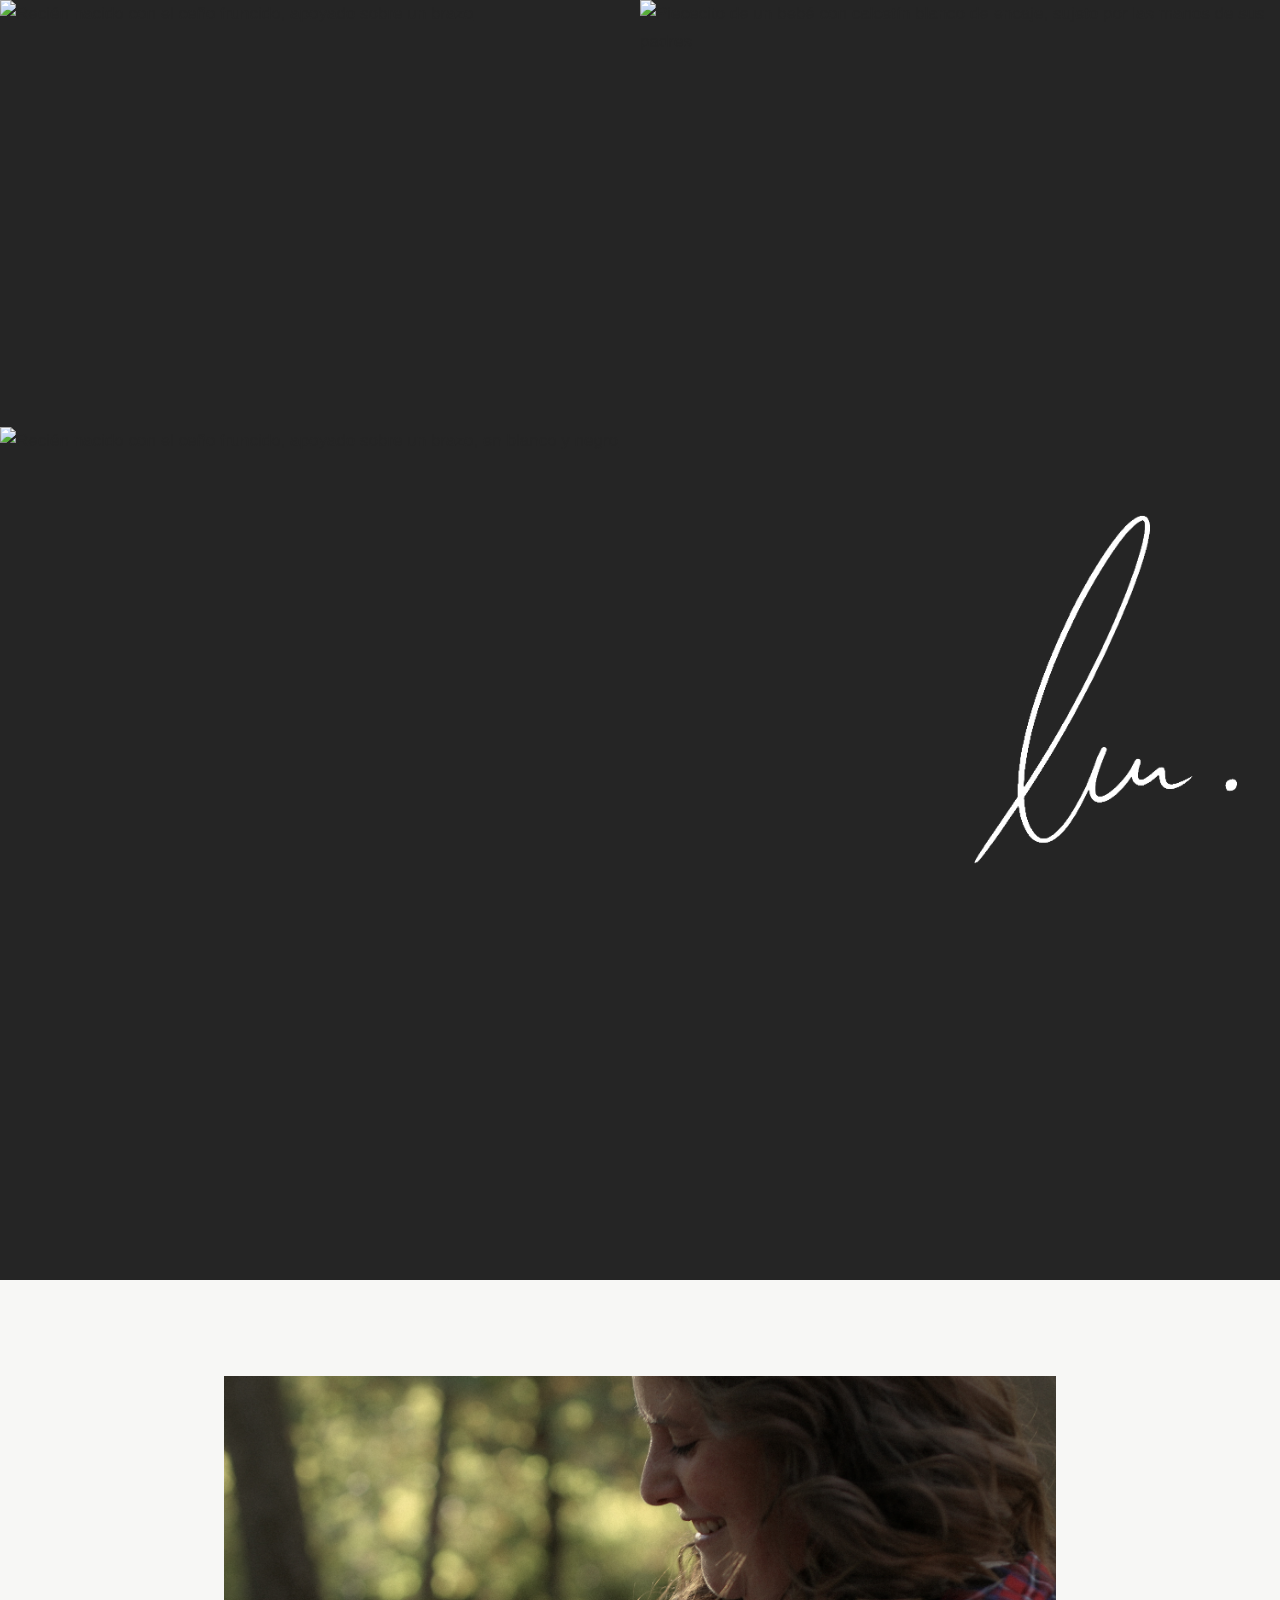
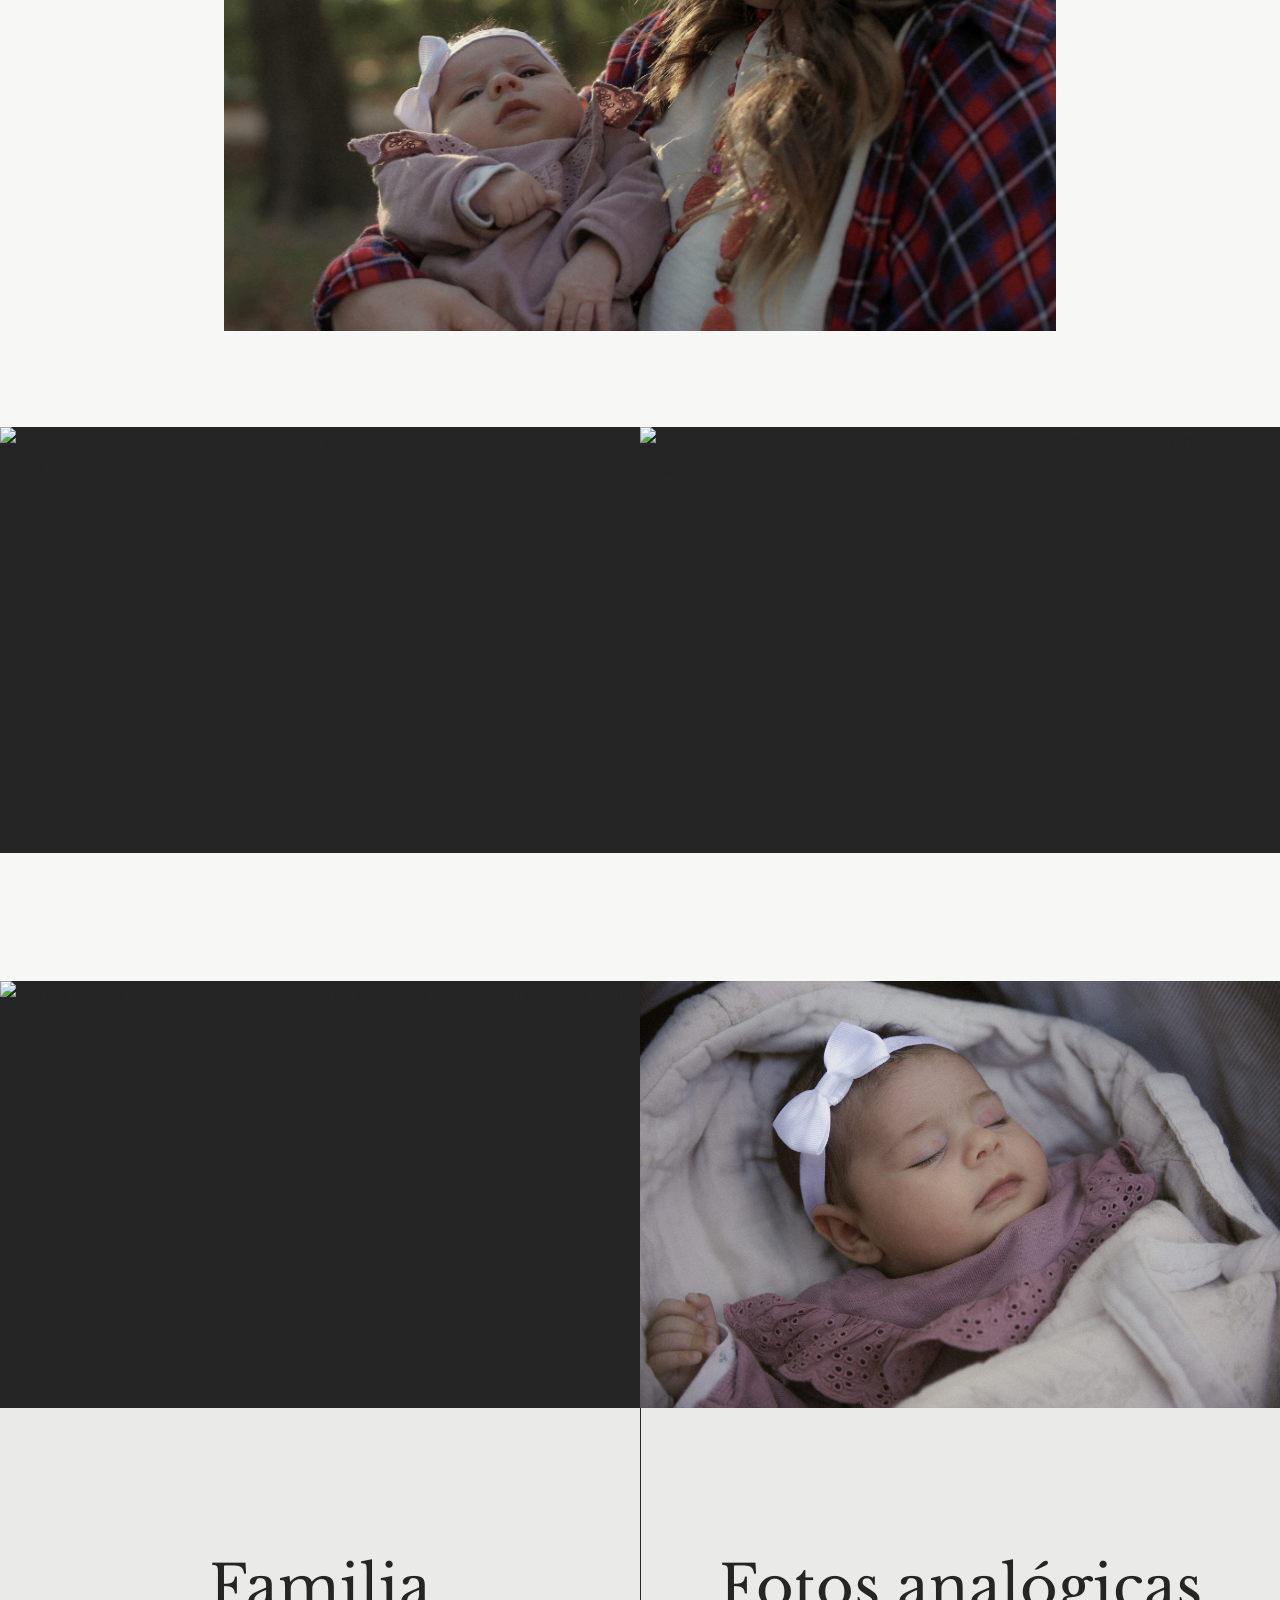
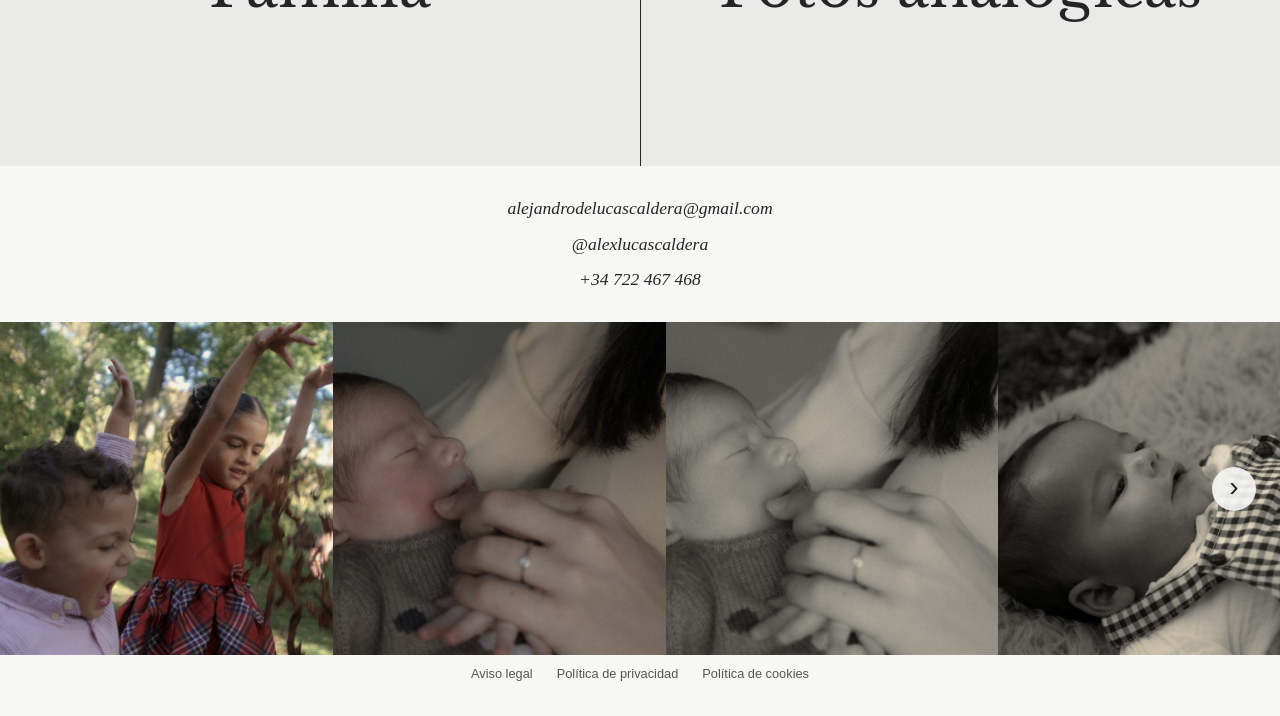
==== index.html @ 99e87227 "Portada: el bloque de 4 pasa a bloque de dos, espacio en blanco y bloque de dos Co-Authored-By: Clau" ====
<!DOCTYPE html>
<html lang="es">
<head>
  <meta charset="UTF-8">
  <meta name="viewport" content="width=device-width, initial-scale=1">

  <!-- Lo que sale en la pestaña del navegador y en Google -->
  <title>Alejandro de Lucas · Fotografía</title>
  <meta name="description" content="Fotografía de familia y fotos analógicas de Alejandro de Lucas.">

  <!-- Tipo de letra de los títulos: está en la carpeta fuentes/ (no se pide a Google). El texto usa Helvetica -->
  <link rel="preload" href="fuentes/libre-baskerville-normal.woff2" as="font" type="font/woff2" crossorigin>

  <!-- Icono de la pestaña: la firma -->
  <link rel="icon" href="favicon.ico" sizes="any">
  <link rel="icon" type="image/png" sizes="192x192" href="icono-192.png">
  <link rel="apple-touch-icon" href="apple-touch-icon.png">

  <link rel="stylesheet" href="estilos.css">

  <script>
    // La portada siempre se abre desde arriba: al llegar desde la firma de otra página, al recargar
    // y al volver con la flecha del navegador (que si no, recordaría hasta dónde habías bajado).
    if ("scrollRestoration" in history) history.scrollRestoration = "manual";
    window.addEventListener("pageshow", function () { window.scrollTo(0, 0); });
  </script>
</head>
<body class="zara">

  <!-- Título de la página para buscadores y lectores de pantalla (no se ve) -->
  <h1 class="solo-lectores">Alejandro de Lucas, fotografía</h1>

  <!-- ===== FOTOS DE FONDO, como en zara.es: 2 fotos, una alargada sin margen,
         una sola foto con marco blanco y, al final, un bloque de 4.
         CAMBIA los nombres de archivo y la descripción (alt) de cada foto ===== -->
  <main>

    <!-- 2 fotos, una al lado de la otra, a pantalla completa -->
    <div class="pantalla pantalla-dos">
      <a class="foto-enlace" href="https://www.instagram.com/alexlucascaldera" target="_blank" rel="noopener noreferrer" aria-label="Bebé apoyado sobre un coche de juguete granate con el número 01. Abrir el Instagram de Alejandro de Lucas"><img loading="lazy" src="fotos/web/Familia/Mart%C3%ADn/Mart%C3%ADn%20(1).jpg" alt="Bebé apoyado sobre un coche de juguete granate con el número 01"></a>
      <a class="foto-enlace" href="https://www.instagram.com/alexlucascaldera" target="_blank" rel="noopener noreferrer" aria-label="Bebé dormido con un lazo blanco en un capazo. Abrir el Instagram de Alejandro de Lucas"><img loading="lazy" src="fotos/web/Familia/Sesi%C3%B3n%201/Familia%20Sesi%C3%B3n%201%20%20(1).jpg" alt="Bebé dormido con un lazo blanco en un capazo"></a>
    </div>

    <!-- Una foto alargada, de lado a lado y sin marcos -->
    <div class="pantalla pantalla-ancha">
      <a class="foto-enlace" href="https://www.instagram.com/alexlucascaldera" target="_blank" rel="noopener noreferrer" aria-label="Bebé con una diadema blanca tumbado sobre una colcha de patchwork. Abrir el Instagram de Alejandro de Lucas"><img src="fotos/web/Familia/Sesi%C3%B3n%201/Familia%20Sesi%C3%B3n%201%20%20(11).jpg" alt="Bebé con una diadema blanca tumbado sobre una colcha de patchwork" loading="lazy"></a>
    </div>

    <!-- Una sola foto, con marco blanco alrededor -->
    <div class="foto-sola zona-clara">
      <a class="foto-enlace" href="https://www.instagram.com/alexlucascaldera" target="_blank" rel="noopener noreferrer" aria-label="Bebé sonriendo sobre una colcha de patchwork, con la mano de su padre al lado. Abrir el Instagram de Alejandro de Lucas"><img src="fotos/web/Familia/Sesi%C3%B3n%201/Familia%20Sesi%C3%B3n%201%20%20(12).jpg" alt="Bebé sonriendo sobre una colcha de patchwork, con la mano de su padre al lado" loading="lazy"></a>
    </div>

    <!-- Bloque de 2 fotos -->
    <div class="pantalla pantalla-dos">
      <a class="foto-enlace" href="https://www.instagram.com/alexlucascaldera" target="_blank" rel="noopener noreferrer" aria-label="Mano de un bebé señalando el tapón de un coche de juguete granate. Abrir el Instagram de Alejandro de Lucas"><img src="fotos/web/Familia/Mart%C3%ADn/Mart%C3%ADn%20(2).jpg" alt="Mano de un bebé señalando el tapón de un coche de juguete granate" loading="lazy"></a>
      <a class="foto-enlace" href="https://www.instagram.com/alexlucascaldera" target="_blank" rel="noopener noreferrer" aria-label="Mano de un bebé agarrada al asiento de un coche de juguete granate. Abrir el Instagram de Alejandro de Lucas"><img src="fotos/web/Familia/Mart%C3%ADn/Mart%C3%ADn%20(3).jpg" alt="Mano de un bebé agarrada al asiento de un coche de juguete granate" loading="lazy"></a>
    </div>

    <!-- Espacio en blanco entre los dos bloques (su altura es --hueco, en estilos.css) -->
    <div class="hueco-fila zona-clara" aria-hidden="true"></div>

    <!-- Bloque de 2 fotos -->
    <div class="pantalla pantalla-dos">
      <a class="foto-enlace" href="https://www.instagram.com/alexlucascaldera" target="_blank" rel="noopener noreferrer" aria-label="Manos de los padres sujetando a un bebé vestido de rosa. Abrir el Instagram de Alejandro de Lucas"><img src="fotos/web/Familia/Sesi%C3%B3n%201/Familia%20Sesi%C3%B3n%201%20%20(10).jpg" alt="Manos de los padres sujetando a un bebé vestido de rosa" loading="lazy"></a>
      <a class="foto-enlace" href="https://www.instagram.com/alexlucascaldera" target="_blank" rel="noopener noreferrer" aria-label="Bebé con camisa de cuadros tumbado sobre una alfombra de pelo. Abrir el Instagram de Alejandro de Lucas"><img src="fotos/web/Familia/Sesi%C3%B3n%201/Familia%20Sesi%C3%B3n%201%20%20(4).jpg" alt="Bebé con camisa de cuadros tumbado sobre una alfombra de pelo" loading="lazy"></a>
    </div>

    <!-- ===== FIRMA GRANDE. Acompaña mientras se ven las fotos y se queda en la última, al final.
         Siempre lleva al inicio. Es blanca sobre las fotos y se pone oscura sola en los márgenes blancos. ===== -->
    <a class="firma-grande" href="index.html" aria-label="Alejandro de Lucas, ir al inicio">
      <img src="fotos/Portada/firma-blanca.png" alt="">
    </a>

  </main>

  <!-- ===== ZONA CLARA DE ABAJO: los trabajos y el contacto ===== -->
  <div class="zara-claro">

    <!-- Bloque dividido en dos mitades: cada mitad es un enlace a su página.
         Familia a la izquierda y Fotos analógicas a la derecha. Solo texto grande, sin fotos. -->
    <section class="bloque-dividido">
      <a class="bloque-mitad" href="familia.html">Familia</a>
      <a class="bloque-mitad" href="analogicas.html">Fotos analógicas</a>
    </section>

    <!-- CONTACTO -->
    <footer class="marco-contacto">
      <a href="mailto:alejandrodelucascaldera@gmail.com">alejandrodelucascaldera@gmail.com</a>
      <a href="https://www.instagram.com/alexlucascaldera" target="_blank" rel="noopener noreferrer">@alexlucascaldera</a>
      <a href="tel:+34722467468">+34 722 467 468</a>
    </footer>

    <!-- CARRUSEL DE PIE: una fila de fotos cuadradas que se desliza con las flechas (o con el dedo).
         Lleva TODAS las fotos de la lista de fotos-aleatorias.js, mezcladas en cada recarga: no hay que tocar nada aquí. -->
    <div class="carrusel" role="region" aria-label="Más fotos">
      <div class="carrusel-pista"></div>
      <button class="carrusel-flecha carrusel-anterior" type="button" aria-label="Fotos anteriores">&#8249;</button>
      <button class="carrusel-flecha carrusel-siguiente" type="button" aria-label="Fotos siguientes">&#8250;</button>
    </div>

    <nav class="enlaces-legales" aria-label="Información legal">
      <a href="aviso-legal.html">Aviso legal</a>
      <a href="privacidad.html">Política de privacidad</a>
      <a href="cookies.html">Política de cookies</a>
    </nav>

  </div>

  <script src="fotos-aleatorias.js"></script>

  <script src="script.js"></script>

  <script>
    // Sobre las fotos la firma es blanca; al pasar por una zona clara (el marco blanco
    // de la foto sola) se pone oscura. Vigila la franja inferior
    // de la pantalla, que es donde está la firma.
    var firma = document.querySelector('.firma-grande');
    var claras = document.querySelectorAll('.zona-clara');

    // Pulsar la firma estando ya en la portada sube suavemente hasta arriba
    if (firma) {
      firma.addEventListener('click', function (evento) {
        evento.preventDefault();
        window.scrollTo({ top: 0, behavior: 'smooth' });
      });
    }

    if (firma && claras.length && 'IntersectionObserver' in window) {
      var dentro = new Set();
      var vigilante = new IntersectionObserver(function (entradas) {
        entradas.forEach(function (e) {
          if (e.isIntersecting) { dentro.add(e.target); } else { dentro.delete(e.target); }
        });
        firma.classList.toggle('firma-oscura', dentro.size > 0);
      }, { rootMargin: '-65% 0px 0px 0px' });
      claras.forEach(function (zona) { vigilante.observe(zona); });
    }
  </script>

</body>
</html>
---- estilos.css ----
/* =========================================================
   0. TIPOGRAFÍA DE LOS TÍTULOS (Libre Baskerville)
   Está guardada en la carpeta fuentes/ de la propia web: así no se pide a Google Fonts
   y no se envía la dirección IP de los visitantes a Google.
   ========================================================= */
@font-face {
  font-family: "Libre Baskerville";
  font-style: normal;
  font-weight: 400 700;   /* un solo archivo sirve para el grosor normal y el negrita */
  font-display: swap;
  src: url("fuentes/libre-baskerville-normal.woff2") format("woff2");
}

@font-face {
  font-family: "Libre Baskerville";
  font-style: italic;
  font-weight: 400;
  font-display: swap;
  src: url("fuentes/libre-baskerville-cursiva.woff2") format("woff2");
}

/* =========================================================
   1. COLORES, LETRAS Y MÁRGENES
   Cambia estos valores y cambia toda la web a la vez.
   ========================================================= */
:root {
  /* Paleta de marca (solo los colores que usa la web) */
  --verde-retiro: #4B5F4A;
  --verde-oliva: #8A9A7A;
  --blanco-calido: #F7F7F5;
  --gris-suave: #D3D3CB;

  /* Cómo se usa la paleta en la web */
  --fondo: var(--blanco-calido);
  --texto: #252525;                    /* nombre y títulos */
  --texto-suave: #555550;              /* textos de introducción */
  --fondo-bloque: color-mix(in srgb, var(--texto) 6%, var(--fondo));   /* un tono más oscuro que el fondo: bloques de texto y botones de Familia / Fotos analógicas */
  --primario: var(--verde-retiro);
  --fondo-boton: var(--gris-suave);    /* fondo de los botones (con línea y texto negros) */
  --categoria: var(--verde-retiro);    /* localización y categoría */

  --letra-titulos: "Libre Baskerville", serif;
  --letra-texto: "Helvetica Neue", Helvetica, Arial, sans-serif;

  --margen: clamp(1.25rem, 5vw, 4rem);     /* margen lateral */
  --espacio: clamp(4.5rem, 10vw, 8rem);    /* espacio entre secciones */
  --ancho-maximo: 78rem;                   /* ancho máximo del contenido */
}

/* =========================================================
   2. AJUSTES GENERALES
   ========================================================= */
* {
  box-sizing: border-box;
}

body {
  margin: 0;
  background: var(--fondo);
  color: var(--texto);
  font-family: var(--letra-texto);
  font-size: 1.0625rem;
  line-height: 1.65;
}

img {
  display: block;
  max-width: 100%;
}

a {
  color: inherit;
}

a:focus-visible {
  outline: 2px solid var(--primario);
  outline-offset: 3px;
}

h1,
h2 {
  margin: 0;
  text-align: center;
  font-family: var(--letra-titulos);
  font-weight: 400;
  line-height: 1.08;
}

h1 {
  max-width: 13ch;
  margin-inline: auto;   /* centrado */
  font-size: clamp(2.25rem, 6vw, 4.5rem);
  letter-spacing: -0.01em;
}

h2 {
  margin-bottom: 2.5rem;
  font-size: clamp(1.9rem, 4vw, 2.75rem);
}

/* Todas las secciones tienen el mismo espacio arriba, abajo y a los lados */
.seccion {
  max-width: var(--ancho-maximo);
  margin: 0 auto;
  padding: var(--espacio) var(--margen);
}

.boton {
  display: inline-block;
  padding: 0.85rem 2rem;
  border: 2px solid var(--texto);
  border-radius: 2rem;
  background: var(--fondo-bloque);
  color: var(--texto);
  text-decoration: none;
  letter-spacing: 0.02em;
  transition: background 0.3s ease, color 0.3s ease;
}

.boton:hover {
  background: var(--texto);
  color: var(--fondo-boton);
}

/* =========================================================
   3. BOTONES DE «OTROS TRABAJOS»
   ========================================================= */

.otras-sesiones {
  text-align: center;
  padding-top: 0;
}

.otras-sesiones p {
  margin: 0 0 1rem;
  color: var(--texto-suave);
}

.otras-sesiones ul {
  display: flex;
  flex-wrap: wrap;
  justify-content: center;
  gap: 0.75rem;
  margin: 0;
  padding: 0;
  list-style: none;
}

.otras-sesiones a {
  display: inline-block;
  padding: 0.6rem 1.5rem;
  border: 2px solid var(--texto);
  border-radius: 2rem;
  background: var(--fondo-boton);
  color: var(--texto);
  text-decoration: none;
  transition: background 0.3s ease, color 0.3s ease;
}

.otras-sesiones a:hover {
  background: var(--texto);
  color: var(--fondo-boton);
}

/* =========================================================
   5. MARCO DE LAS PÁGINAS DE DENTRO Y PIE DE PÁGINA
   ========================================================= */
.marco {
  --lado: clamp(3rem, 9vw, 7.5rem);   /* ancho de la columna lateral (y alto de la cabecera: la esquina es un cuadrado) */
  display: flex;
  flex-direction: column;
  min-height: 100vh;
  background: var(--fondo);
}

/* El contenido de cada página deja un margen a los lados */
.marco main {
  flex: 1;
  padding-inline: var(--lado);
}

.marco-cabecera {
  position: relative;   /* para colocar la firma en la esquina */
  padding: clamp(1rem, 2.5vw, 1.75rem) var(--margen);
  text-align: center;
}

.marco-contacto {
  display: grid;
  grid-template-columns: 1fr auto 1fr;   /* columnas de los lados iguales: el Instagram queda en el centro exacto */
  align-items: baseline;
  gap: 0.5rem 2rem;
  padding: clamp(1rem, 2.5vw, 1.75rem) calc(var(--lado) + var(--margen));
  font-family: var(--letra-titulos);
  font-style: italic;
  font-size: clamp(0.8rem, 1.5vw, 1.1rem);
}

.marco-contacto a {
  text-decoration: none;
}

.marco-contacto a:first-child { justify-self: start; }
.marco-contacto a:last-child { justify-self: end; }

.marco-contacto a:hover {
  color: var(--categoria);
}

/* Pie: en pantallas que no son muy anchas, los tres datos pasan a una columna centrada
   (con el correo largo no caben en una sola línea hasta unos 1360 px) */
@media (max-width: 85rem) {
  .marco-contacto {
    display: flex;
    flex-direction: column;
    align-items: center;
    gap: 0.4rem;
    text-align: center;
  }
}

/* =========================================================
   6. PRESENTACIÓN (texto a la izquierda y foto a la derecha)
   ========================================================= */
.sobre {
  display: grid;
  grid-template-columns: minmax(0, 1fr) minmax(0, 1fr);
  margin-inline: calc(var(--lado) * -1);   /* ocupa todo el ancho de la pantalla */
}

.sobre-texto {
  padding:
    clamp(2.5rem, 6vw, 5.5rem)
    clamp(1.5rem, 4vw, 3.5rem)
    clamp(2.5rem, 6vw, 4.5rem)
    calc(var(--lado) + var(--margen));
  background: var(--fondo-bloque);
}

.sobre-texto h2 {
  margin-bottom: 1.25rem;
  text-align: left;
  font-size: clamp(2rem, 4vw, 3rem);
}

.sobre-subtitulo {
  margin: 0 0 2.25rem;
  font-family: var(--letra-titulos);
  font-size: clamp(1.1rem, 1.8vw, 1.4rem);
  line-height: 1.35;
  letter-spacing: 0.02em;
}

.sobre-parrafo {
  max-width: 34rem;
  margin: 0;
  color: var(--texto-suave);
}

/* Fila desplegable: "Mi manera de trabajar" */
.acordeon {
  margin-top: 2.5rem;
  border-top: 1px solid rgba(37, 37, 37, 0.45);
  border-bottom: 1px solid rgba(37, 37, 37, 0.45);
}

.acordeon summary {
  display: flex;
  justify-content: space-between;
  align-items: center;
  padding: 0.8rem 0.5rem;
  font-family: var(--letra-titulos);
  font-size: 1.15rem;
  list-style: none;
  cursor: pointer;
}

.acordeon summary::-webkit-details-marker {
  display: none;
}

.acordeon summary::after {
  content: "+";
  font-family: var(--letra-texto);
  font-size: 1.5rem;
  line-height: 1;
}

.acordeon[open] summary::after {
  content: "−";
}

.acordeon summary:focus-visible {
  outline: 2px solid var(--primario);
  outline-offset: 2px;
}

.acordeon p {
  margin: 0;
  padding: 0 0.5rem 1.25rem;
  color: var(--texto-suave);
}

/* La foto de la presentación se ve entera, en 3:2 (horizontal) o 2:3 (vertical), sin recortes */
.sobre-foto {
  align-self: center;
}

.sobre-foto img {
  display: block;
  width: min(100%, calc(85svh * var(--r, 1.5)));   /* una foto vertical nunca pasa del alto de la ventana */
  height: auto;
  aspect-ratio: var(--r, 1.5);
  margin-inline: auto;
  object-fit: cover;
}

/* En el móvil la presentación es solo el texto, a todo el ancho y sin la foto */
@media (max-width: 45rem) {
  .sobre {
    grid-template-columns: 1fr;
  }

  .sobre-texto {
    padding-inline: var(--margen);
  }

  .sobre-foto {
    display: none;
  }
}

/* =========================================================
   7. CABECERA DE LAS PÁGINAS DE DENTRO
   (firma a la izquierda y apartado en el centro)
   ========================================================= */
.cabecera-interna {
  display: grid;
  grid-template-columns: minmax(0, 1fr) auto minmax(0, 1fr);
  align-items: center;
  gap: 1rem;
  height: var(--lado);   /* igual que el ancho de la columna: la esquina de la firma es un cuadrado */
  padding-block: 0;
  padding-inline: calc(var(--lado) + 1rem);
}

/* La firma va dentro del cuadrado de la izquierda: la columna entre el borde
   de la pantalla y la línea vertical del marco. Su tamaño depende de esa columna. */
.firma {
  position: absolute;
  top: 0;
  bottom: 0;
  left: 0;
  width: var(--lado);
  display: flex;
  align-items: center;
  justify-content: center;
  text-decoration: none;
}

.firma img {
  width: auto;
  height: calc(var(--lado) * 0.8);
  max-width: 80%;
  object-fit: contain;
}

/* El apartado donde estamos, en el centro */
.cabecera-seccion {
  grid-column: 2;
  margin: 0;
  font-family: var(--letra-titulos);
  font-size: clamp(1.1rem, 2.4vw, 1.75rem);
  letter-spacing: 0.08em;
  line-height: 1.25;
  text-align: center;
  text-transform: uppercase;
}

@media (max-width: 45rem) {
  .cabecera-interna {
    gap: 0.5rem;
  }

  .cabecera-seccion {
    font-size: 0.95rem;
    letter-spacing: 0.05em;
  }
}

/* =========================================================
   8. PORTADA ESTILO ZARA: FIRMA Y PANTALLAS DE FOTOS
   Pantallas de fotos que van subiendo al bajar, y la firma
   grande fija abajo a la derecha.
   ========================================================= */
/* Todas las fotos se ven enteras en 3:2 (horizontal) o 2:3 (vertical): el bloque se adapta a la foto,
   no al revés. fotos-aleatorias.js guarda la proporción de cada foto en --r (1.5 o 0.6667). */
.pantalla {
  position: relative;
  display: flex;
  overflow: hidden;
  background: var(--texto);
}

/* Si en una fila hay fotos de distinta forma, cada una ocupa un ancho proporcional a la suya
   y todas quedan con la misma altura, sin huecos */
.pantalla > .foto-enlace {
  flex: var(--r, 1.5) 1 0;
}

.pantalla img {
  display: block;
  width: 100%;
  height: auto;
  aspect-ratio: var(--r, 1.5);
  object-fit: cover;
}

/* Firma grande, fija abajo a la derecha. Es blanca y va sin sombra;
   al llegar a una zona clara se pone oscura sola. */
.firma-grande {
  position: sticky;          /* acompaña mientras se ven las fotos y se queda en la última */
  bottom: 0;
  z-index: 5;
  margin: calc(var(--alto) * -1) clamp(1rem, 3vw, 2.5rem) 0 auto;   /* se superpone a la última foto y no añade altura ni deja hueco debajo */
  transform: translateY(calc(clamp(1rem, 3vw, 2rem) * -1));        /* la separa del borde de abajo sin ocupar sitio */
  display: flex;
  flex-direction: column;
  gap: 0.5rem;
  width: calc(var(--alto) * 0.76);     /* ancho de la firma (su proporción es 638 x 839) */
  color: #FFFFFF;
  text-decoration: none;
}

.firma-grande img {
  display: block;
  width: 100%;
  height: var(--alto);
}

/* =========================================================
   9. PORTADA: BLOQUE DE 4 FOTOS Y ZONA CLARA DE ABAJO
   ========================================================= */
/* Pantalla con cuatro fotos (2 x 2) */
.pantalla-cuatro {
  display: grid;
  grid-template-columns: repeat(2, minmax(0, 1fr));
}

/* Pantalla con cinco fotos: dos arriba y tres abajo */
.pantalla-cinco {
  display: grid;
  grid-template-columns: repeat(6, minmax(0, 1fr));
}

.pantalla-cinco > .foto-enlace {
  grid-column: span 2;
}

.pantalla-cinco > .foto-enlace:nth-child(-n + 2) {
  grid-column: span 3;
}

/* Zona clara de abajo: Familia | Fotos analógicas y contacto. La firma ya no llega hasta aquí: acaba en la última foto */
.zara-claro {
  background: var(--fondo);
}

.firma-grande.firma-oscura {
  color: var(--texto);
}

.firma-grande.firma-oscura img {
  filter: invert(1);
}

/* =========================================================
   10. PORTADA: FOTO SOLA CON MARGEN
   ========================================================= */
/* Una sola foto, centrada y con margen blanco alrededor */
.foto-sola {
  --marco-v: clamp(2rem, 8vw, 6rem);   /* margen blanco de arriba y abajo */
  display: grid;
  place-items: center;
  grid-template-columns: minmax(0, 1fr);
  padding: var(--marco-v) var(--margen);
  background: var(--fondo);
}

.foto-sola img {
  display: block;
  width: 100%;
  height: auto;
  aspect-ratio: var(--r, 1.5);
  object-fit: cover;
}

/* Espacio en blanco de lado a lado entre dos bloques de la portada. Para hacerlo más alto o más bajo, cambia --hueco */
.hueco-fila {
  --hueco: clamp(3rem, 10vw, 9rem);
  height: var(--hueco);
  background: var(--fondo);
}

/* La firma de la portada aparece con un fundido suave al abrir la página */
.firma-grande img {
  animation: aparecer-firma 1.2s ease 0.3s both;
}

@keyframes aparecer-firma {
  from { opacity: 0; }
  to { opacity: 1; }
}

@media (prefers-reduced-motion: reduce) {
  .firma-grande img {
    animation: none;
  }
}

/* Texto que no se ve pero sí lo leen buscadores y lectores de pantalla (el título de la página) */
.solo-lectores {
  position: absolute;
  width: 1px;
  height: 1px;
  margin: -1px;
  padding: 0;
  overflow: hidden;
  clip-path: inset(50%);
  white-space: nowrap;
  border: 0;
}

/* =========================================================
   11. APARTADOS DENTRO DE UNA PÁGINA: título y bloques de fotos
   ========================================================= */
/* Cada apartado ocupa todo el ancho de la pantalla */
.apartado {
  margin-inline: calc(var(--lado) * -1);
}

.apartado-titulo {
  margin: 0;
  padding: clamp(4rem, 9vw, 7rem) var(--margen) clamp(2rem, 5vw, 4rem);
  font-size: clamp(2rem, 5vw, 3.5rem);
  text-align: center;
}

/* Carrusel: una fila de fotos cuadradas que se desliza. Las fotos se recortan a cuadrado (object-fit: cover) */
.carrusel {
  --tile: clamp(9rem, 26vw, 24rem);
  position: relative;
  background: var(--texto);
}

.carrusel-pista {
  display: flex;
  overflow-x: auto;
  scroll-snap-type: x mandatory;
  scrollbar-width: none;
  -webkit-overflow-scrolling: touch;
}

.carrusel-pista::-webkit-scrollbar {
  display: none;
}

.carrusel-pista > .foto-enlace {
  flex: 0 0 var(--tile);
  scroll-snap-align: start;
}

.carrusel-pista img {
  display: block;
  width: 100%;
  height: auto;
  aspect-ratio: 1;
  object-fit: cover;
  object-position: 50% 35%;   /* las fotos verticales se recortan a cuadrado dejando la parte de arriba (las caras) */
}

/* sin JavaScript la pista queda vacía: no se muestra el carrusel */
.carrusel:has(> .carrusel-pista:empty) {
  display: none;
}

.carrusel-flecha {
  position: absolute;
  top: 50%;
  width: 2.75rem;
  height: 2.75rem;
  margin-top: -1.375rem;
  padding: 0 0 0.2rem;
  border: 0;
  border-radius: 50%;
  background: rgba(247, 247, 245, 0.9);
  color: var(--texto);
  font-size: 1.75rem;
  line-height: 1;
  cursor: pointer;
  transition: opacity 0.3s ease, background 0.3s ease;
}

.carrusel-flecha:hover {
  background: var(--fondo);
}

.carrusel-flecha:focus-visible {
  outline: 2px solid var(--primario);
  outline-offset: 2px;
}

.carrusel-anterior {
  left: clamp(0.5rem, 2vw, 1.5rem);
}

.carrusel-siguiente {
  right: clamp(0.5rem, 2vw, 1.5rem);
}

.carrusel-flecha[disabled] {
  opacity: 0;
  pointer-events: none;
}

/* en el móvil las flechas son un poco más pequeñas (también se desliza con el dedo) */
@media (max-width: 45rem) {
  .carrusel-flecha {
    width: 2.25rem;
    height: 2.25rem;
    margin-top: -1.125rem;
    font-size: 1.5rem;
  }
}

/* Botones al final de la página */
.acciones-final {
  display: flex;
  flex-wrap: wrap;
  justify-content: center;
  gap: 1rem;
  padding-block: clamp(3rem, 7vw, 5rem);
}

.acciones-final .boton {
  padding: 1rem 2.5rem;
}

/* Texto de "en qué consiste" y precios, en una columna centrada y fácil de leer */
.seccion.detalle-servicio {
  max-width: 48rem;
  padding-bottom: 0;
}

.detalle-servicio p {
  margin: 0 0 1.25rem;
  color: var(--texto-suave);
}

.precios {
  margin: 2rem 0;
  padding: 0;
  list-style: none;
  font-family: var(--letra-titulos);
  font-size: clamp(1rem, 2vw, 1.2rem);
  line-height: 1.7;
}

.precios li::before {
  content: "· ";
  color: var(--categoria);
}

.detalle-servicio .nota {
  margin-bottom: 0.75rem;
  font-size: 0.875rem;
}

/* Medidas de la portada. El pie es el mismo que el de las páginas de dentro (.marco-contacto). */
.zara {
  --lado: clamp(3rem, 9vw, 7.5rem);                 /* igual que en las páginas de dentro */
  --alto: clamp(5.5rem, min(28vw, 50vh), 24rem);        /* alto de la firma: nunca más del 50 % del alto de la ventana */
}

/* Varios párrafos seguidos en la presentación */
.sobre-parrafo + .sobre-parrafo {
  margin-top: 1rem;
}

/* =========================================================
   12. TÍTULOS QUE APARECEN AL BAJAR (lo activa script.js)
   ========================================================= */
.revelar {
  opacity: 0;
  transform: translateY(1.75rem);
  transition: opacity 0.9s ease, transform 0.9s cubic-bezier(0.2, 0.7, 0.2, 1);
}

.revelar.visible {
  opacity: 1;
  transform: none;
}

/* =========================================================
   14. FOTOS CON ENLACE AL INSTAGRAM
   Cada foto va dentro de un <a class="foto-enlace">; estas reglas hacen que el enlace
   ocupe el mismo sitio que ocupaba la foto, para que el diseño no cambie.
   ========================================================= */
.foto-enlace {
  display: block;
  min-width: 0;
  min-height: 0;
}

.pantalla > .foto-enlace {
  overflow: hidden;
}

/* la foto de una sola, con su marco blanco alrededor: nunca más ancha que 52rem
   ni más alta que la ventana menos los márgenes blancos */
.foto-sola > .foto-enlace {
  width: min(100%, 52rem, calc((100svh - 2 * var(--marco-v)) * var(--r, 1.5)));
}

/* la foto de la presentación ocupa su mitad de la pantalla */
.sobre-foto > .foto-enlace {
  width: 100%;
}

/* =========================================================
   15. BLOQUE DIVIDIDO DE LA PORTADA: Familia | Fotos analógicas
   Dos mitades a todo el ancho; cada una es un enlace con el nombre en letra grande.
   ========================================================= */
.bloque-dividido {
  display: grid;
  grid-template-columns: repeat(2, minmax(0, 1fr));
  min-height: clamp(8rem, min(28vw, 45vh), 26rem);
}

.bloque-mitad {
  display: grid;
  place-items: center;
  padding: var(--margen);
  background: var(--fondo-bloque);
  color: var(--texto);
  font-family: var(--letra-titulos);
  font-size: clamp(1.15rem, 4.5vw, 4rem);
  line-height: 1.05;
  text-align: center;
  text-decoration: none;
  transition: background 0.3s ease, color 0.3s ease;
}

/* la única línea: la que separa las dos mitades */
.bloque-mitad + .bloque-mitad {
  border-left: 1px solid var(--texto);
}

/* al pasar el ratón, la mitad se pone gris y el texto sigue negro */
.bloque-mitad:hover {
  background: var(--fondo-boton);
}

/* =========================================================
   16. PÁGINAS LEGALES (aviso legal, privacidad y cookies) Y ENLACES DEL PIE
   ========================================================= */
.seccion.texto-legal {
  max-width: 46rem;
}

.texto-legal h1 {
  max-width: none;
  margin: 0 0 2rem;
  font-size: clamp(2rem, 5vw, 3rem);
}

.texto-legal h2 {
  margin: 2.25rem 0 0.75rem;
  font-size: 1.25rem;
  text-align: left;
}

.texto-legal p,
.texto-legal li {
  color: var(--texto-suave);
}

.texto-legal p {
  margin: 0 0 1rem;
}

.texto-legal ul {
  margin: 0 0 1rem;
  padding-left: 1.25rem;
}

.texto-legal a {
  color: var(--texto);
  text-underline-offset: 0.15em;
}

/* Enlaces legales, pequeños y centrados, debajo del pie */
.enlaces-legales {
  display: flex;
  flex-wrap: wrap;
  justify-content: center;
  gap: 0.4rem 1.5rem;
  padding: 0.5rem var(--margen) 2rem;
  font-size: 0.8rem;
  color: var(--texto-suave);
}

.enlaces-legales a {
  text-decoration: none;
}

.enlaces-legales a:hover {
  text-decoration: underline;
}
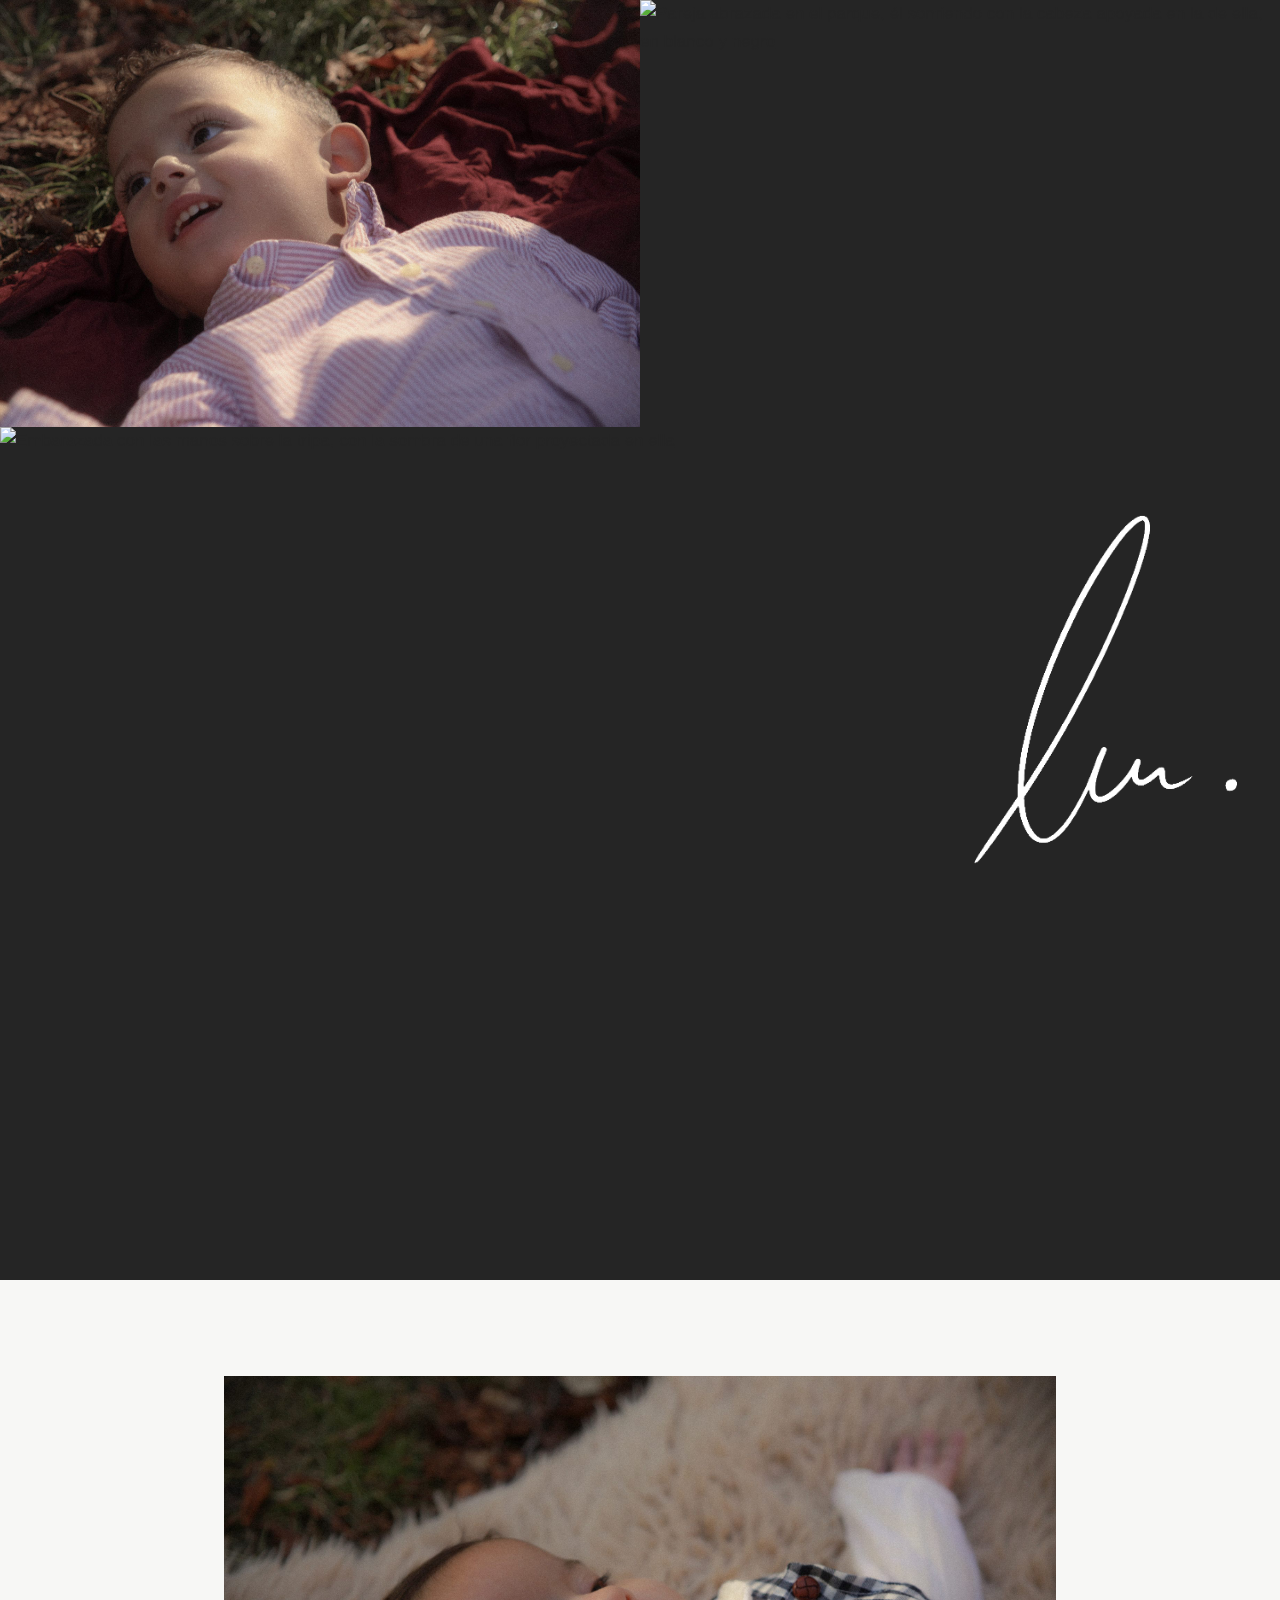
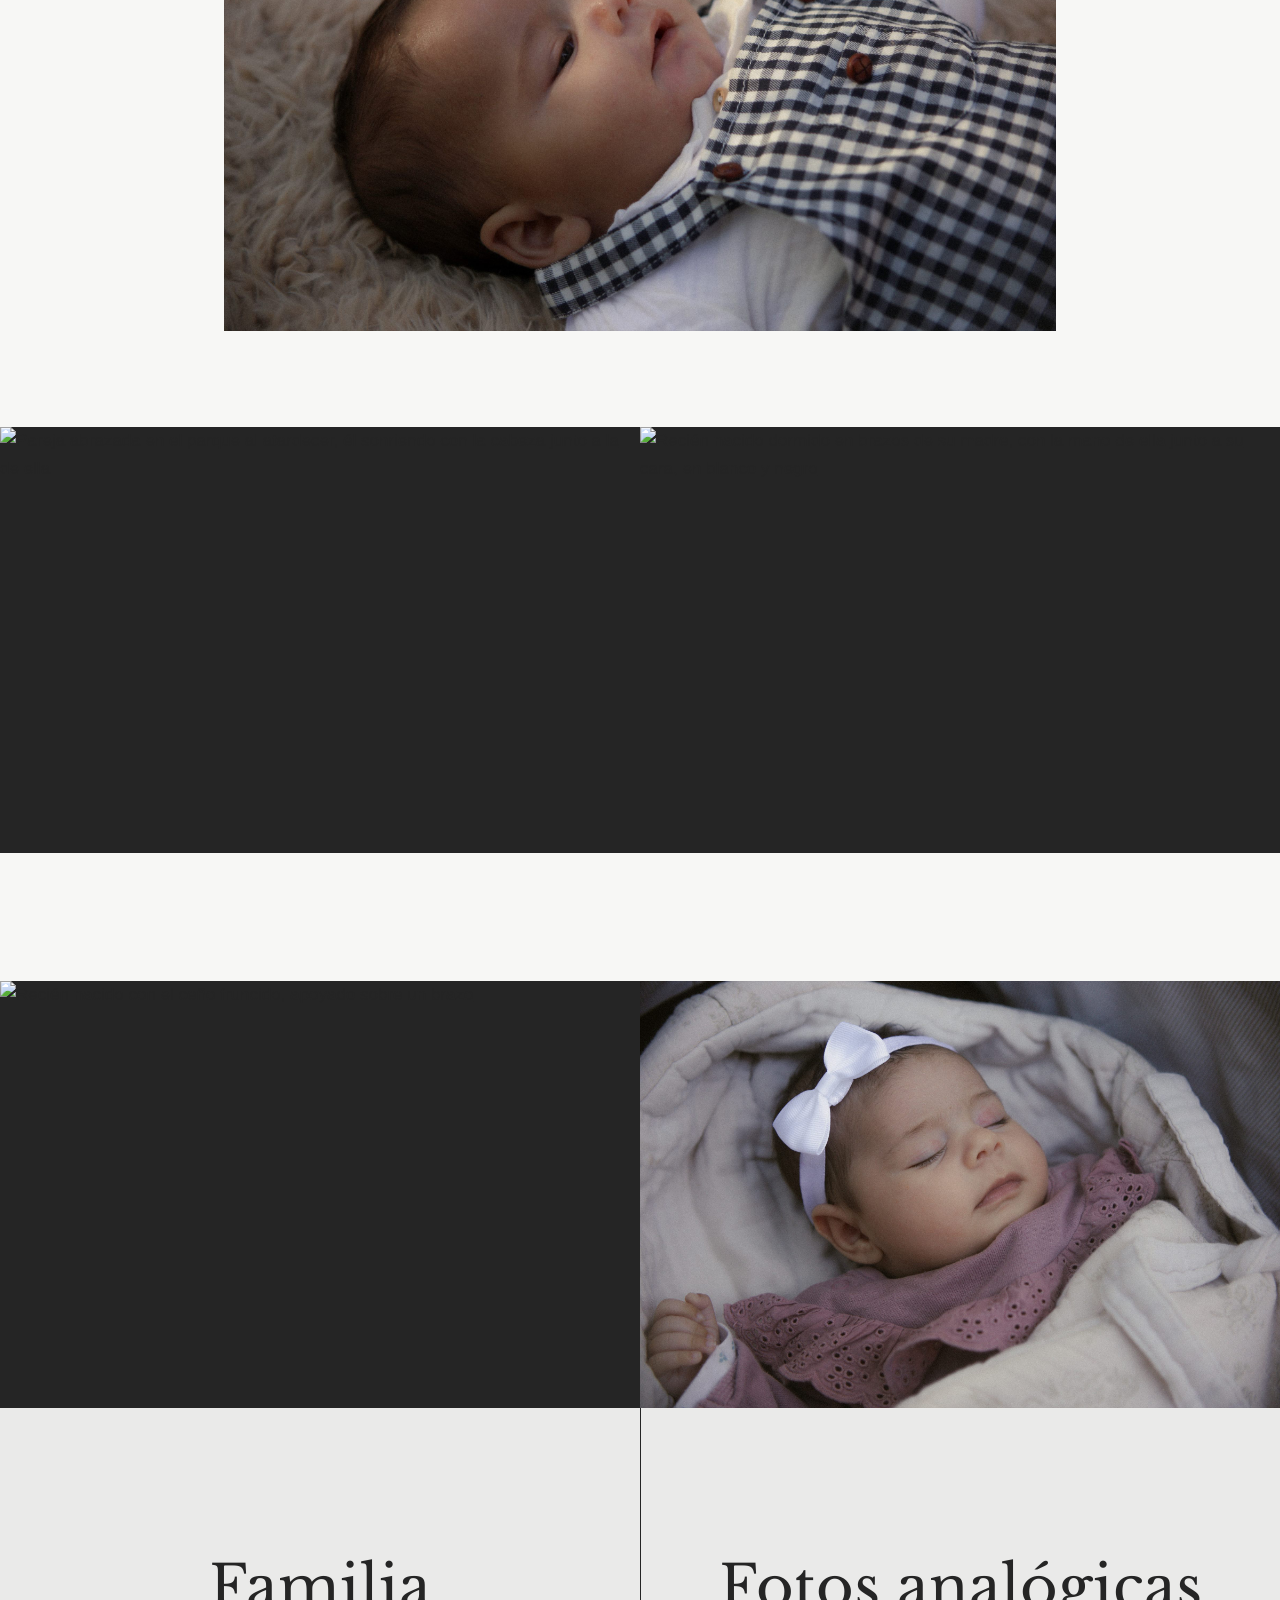
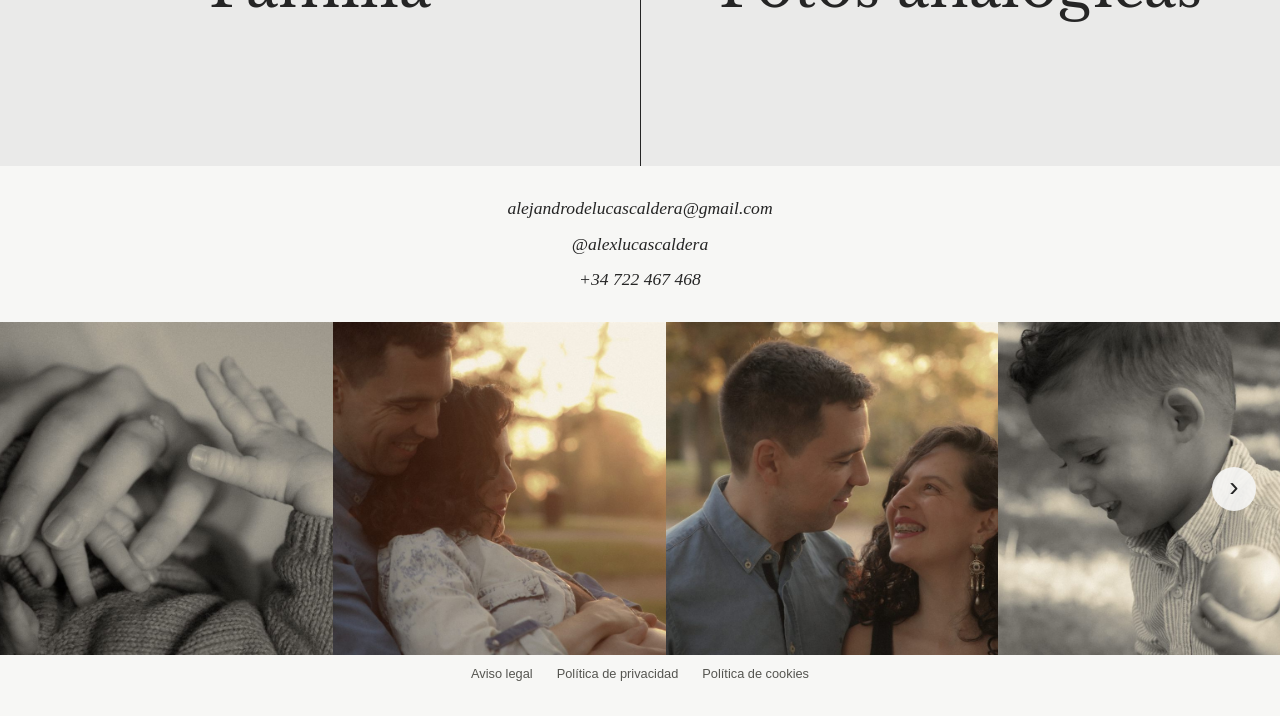
==== commit 31fd9848: "Reorganiza las fotos: rutas nuevas, Recién nacido solo con fotos RN y copias ligeras nuevas Co-Autho" ====
--- a/index.html
+++ b/index.html
@@ -38,17 +38,17 @@
     <!-- 2 fotos, una al lado de la otra, a pantalla completa -->
     <div class="pantalla pantalla-dos">
       <a class="foto-enlace" href="https://www.instagram.com/alexlucascaldera" target="_blank" rel="noopener noreferrer" aria-label="Bebé apoyado sobre un coche de juguete granate con el número 01. Abrir el Instagram de Alejandro de Lucas"><img loading="lazy" src="fotos/web/Familia/Mart%C3%ADn/Mart%C3%ADn%20(1).jpg" alt="Bebé apoyado sobre un coche de juguete granate con el número 01"></a>
-      <a class="foto-enlace" href="https://www.instagram.com/alexlucascaldera" target="_blank" rel="noopener noreferrer" aria-label="Bebé dormido con un lazo blanco en un capazo. Abrir el Instagram de Alejandro de Lucas"><img loading="lazy" src="fotos/web/Familia/Sesi%C3%B3n%201/Familia%20Sesi%C3%B3n%201%20%20(1).jpg" alt="Bebé dormido con un lazo blanco en un capazo"></a>
+      <a class="foto-enlace" href="https://www.instagram.com/alexlucascaldera" target="_blank" rel="noopener noreferrer" aria-label="Bebé dormido con un lazo blanco en un capazo. Abrir el Instagram de Alejandro de Lucas"><img loading="lazy" src="fotos/web/Familia/Sesi%C3%B3n%202/Familia%20sesi%C3%B3n%202%20(2).jpg" alt="Bebé dormido con un lazo blanco en un capazo"></a>
     </div>
 
     <!-- Una foto alargada, de lado a lado y sin marcos -->
     <div class="pantalla pantalla-ancha">
-      <a class="foto-enlace" href="https://www.instagram.com/alexlucascaldera" target="_blank" rel="noopener noreferrer" aria-label="Bebé con una diadema blanca tumbado sobre una colcha de patchwork. Abrir el Instagram de Alejandro de Lucas"><img src="fotos/web/Familia/Sesi%C3%B3n%201/Familia%20Sesi%C3%B3n%201%20%20(11).jpg" alt="Bebé con una diadema blanca tumbado sobre una colcha de patchwork" loading="lazy"></a>
+      <a class="foto-enlace" href="https://www.instagram.com/alexlucascaldera" target="_blank" rel="noopener noreferrer" aria-label="Bebé con una diadema blanca tumbado sobre una colcha de patchwork. Abrir el Instagram de Alejandro de Lucas"><img src="fotos/web/Familia/Sesi%C3%B3n%202/Familia%20sesi%C3%B3n%202%20(7).jpg" alt="Bebé con una diadema blanca tumbado sobre una colcha de patchwork" loading="lazy"></a>
     </div>
 
     <!-- Una sola foto, con marco blanco alrededor -->
     <div class="foto-sola zona-clara">
-      <a class="foto-enlace" href="https://www.instagram.com/alexlucascaldera" target="_blank" rel="noopener noreferrer" aria-label="Bebé sonriendo sobre una colcha de patchwork, con la mano de su padre al lado. Abrir el Instagram de Alejandro de Lucas"><img src="fotos/web/Familia/Sesi%C3%B3n%201/Familia%20Sesi%C3%B3n%201%20%20(12).jpg" alt="Bebé sonriendo sobre una colcha de patchwork, con la mano de su padre al lado" loading="lazy"></a>
+      <a class="foto-enlace" href="https://www.instagram.com/alexlucascaldera" target="_blank" rel="noopener noreferrer" aria-label="Bebé sonriendo sobre una colcha de patchwork, con la mano de su padre al lado. Abrir el Instagram de Alejandro de Lucas"><img src="fotos/web/Familia/Sesi%C3%B3n%202/Familia%20sesi%C3%B3n%202%20(8).jpg" alt="Bebé sonriendo sobre una colcha de patchwork, con la mano de su padre al lado" loading="lazy"></a>
     </div>
 
     <!-- Bloque de 2 fotos -->
@@ -62,8 +62,8 @@
 
     <!-- Bloque de 2 fotos -->
     <div class="pantalla pantalla-dos">
-      <a class="foto-enlace" href="https://www.instagram.com/alexlucascaldera" target="_blank" rel="noopener noreferrer" aria-label="Manos de los padres sujetando a un bebé vestido de rosa. Abrir el Instagram de Alejandro de Lucas"><img src="fotos/web/Familia/Sesi%C3%B3n%201/Familia%20Sesi%C3%B3n%201%20%20(10).jpg" alt="Manos de los padres sujetando a un bebé vestido de rosa" loading="lazy"></a>
-      <a class="foto-enlace" href="https://www.instagram.com/alexlucascaldera" target="_blank" rel="noopener noreferrer" aria-label="Bebé con camisa de cuadros tumbado sobre una alfombra de pelo. Abrir el Instagram de Alejandro de Lucas"><img src="fotos/web/Familia/Sesi%C3%B3n%201/Familia%20Sesi%C3%B3n%201%20%20(4).jpg" alt="Bebé con camisa de cuadros tumbado sobre una alfombra de pelo" loading="lazy"></a>
+      <a class="foto-enlace" href="https://www.instagram.com/alexlucascaldera" target="_blank" rel="noopener noreferrer" aria-label="Manos de los padres sujetando a un bebé vestido de rosa. Abrir el Instagram de Alejandro de Lucas"><img src="fotos/web/Familia/Sesi%C3%B3n%202/Familia%20sesi%C3%B3n%202%20(6).jpg" alt="Manos de los padres sujetando a un bebé vestido de rosa" loading="lazy"></a>
+      <a class="foto-enlace" href="https://www.instagram.com/alexlucascaldera" target="_blank" rel="noopener noreferrer" aria-label="Bebé con camisa de cuadros tumbado sobre una alfombra de pelo. Abrir el Instagram de Alejandro de Lucas"><img src="fotos/web/Familia/Sesi%C3%B3n%201/Familia%20sesion%201%20(3).jpg" alt="Bebé con camisa de cuadros tumbado sobre una alfombra de pelo" loading="lazy"></a>
     </div>
 
     <!-- ===== FIRMA GRANDE. Acompaña mientras se ven las fotos y se queda en la última, al final.
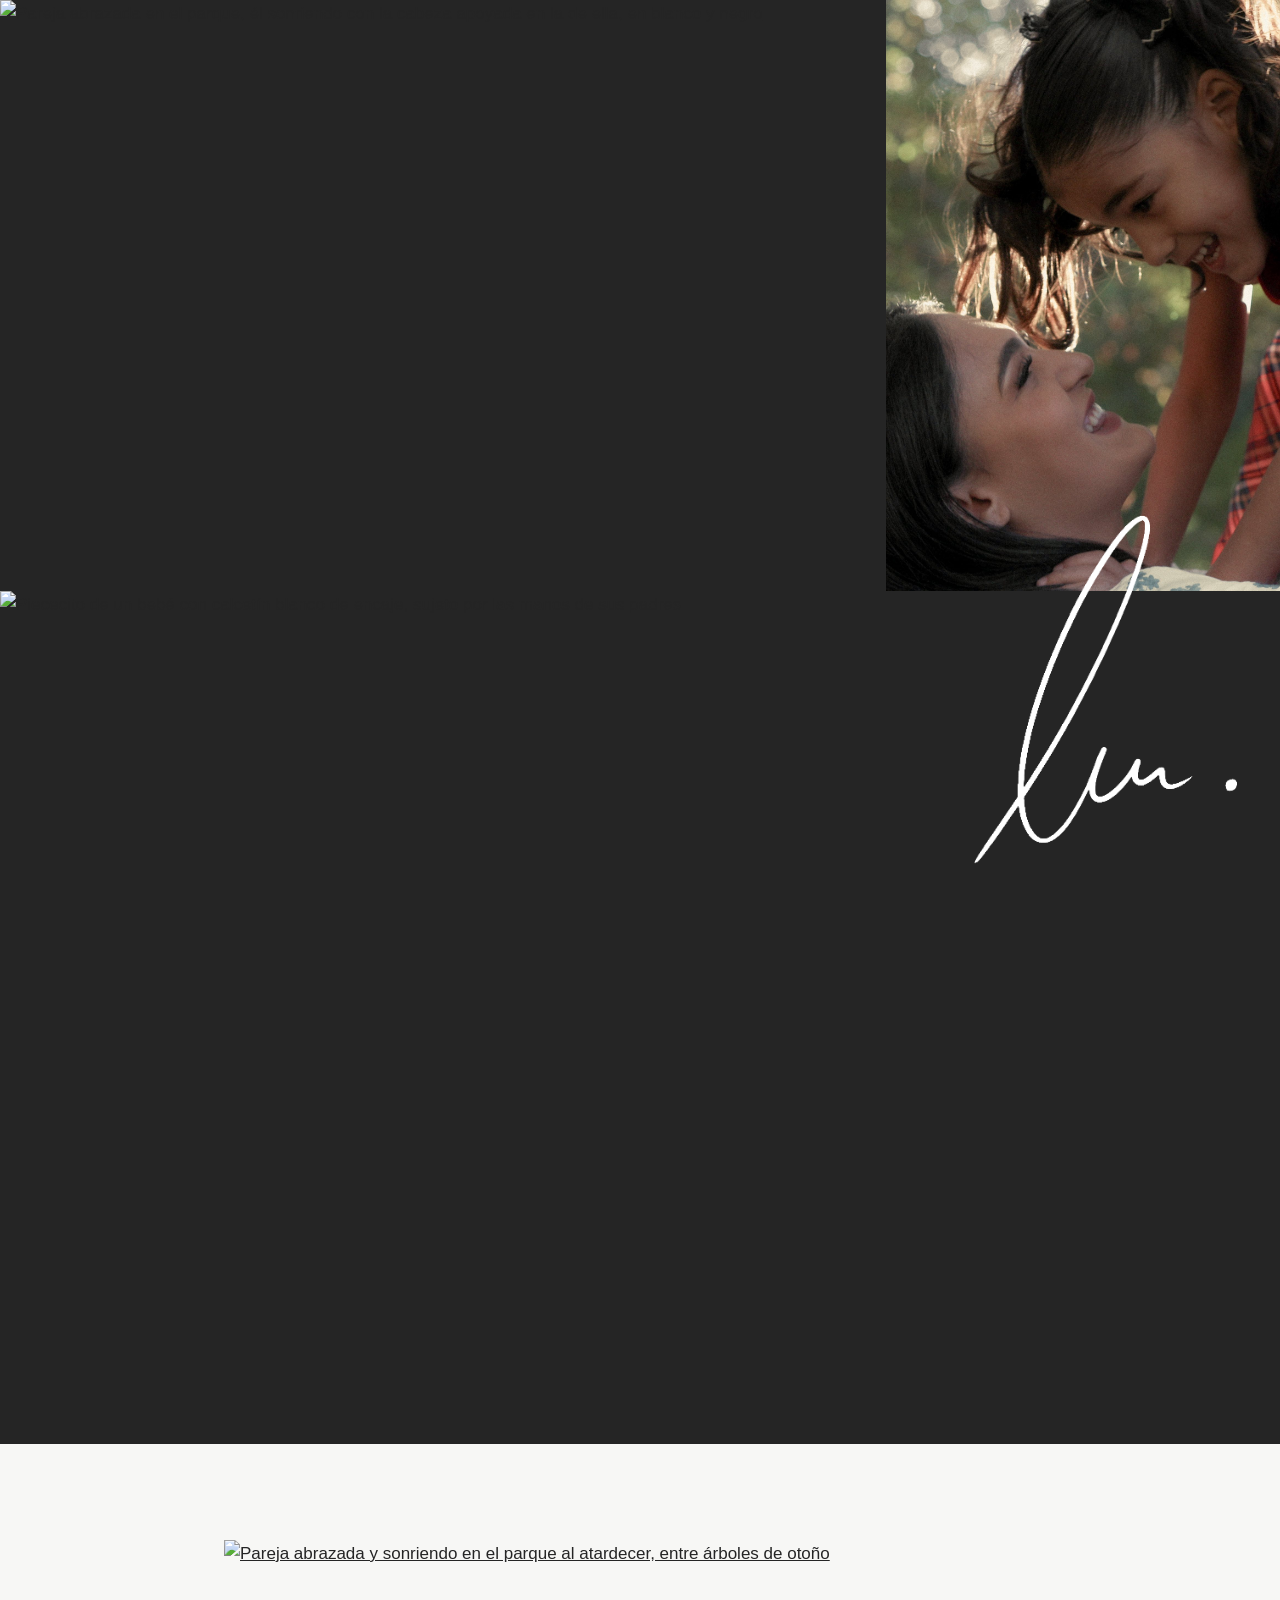
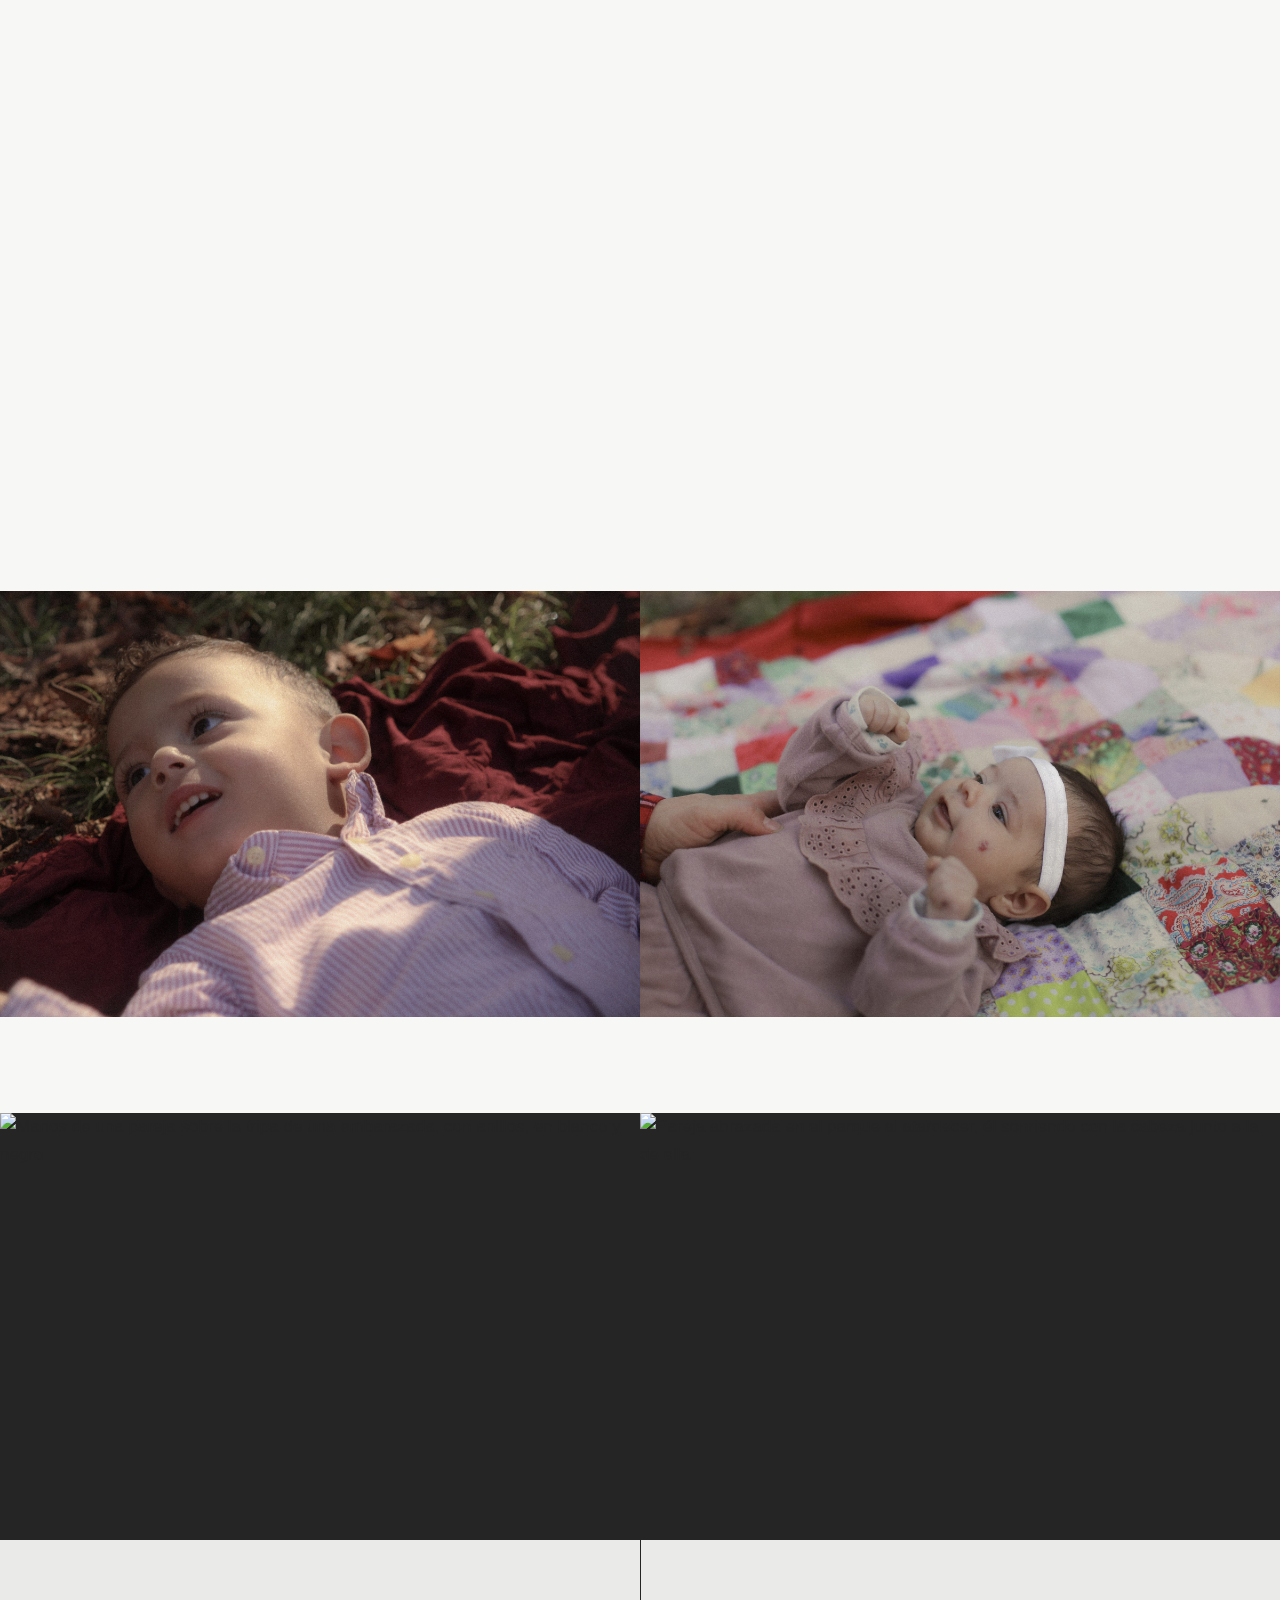
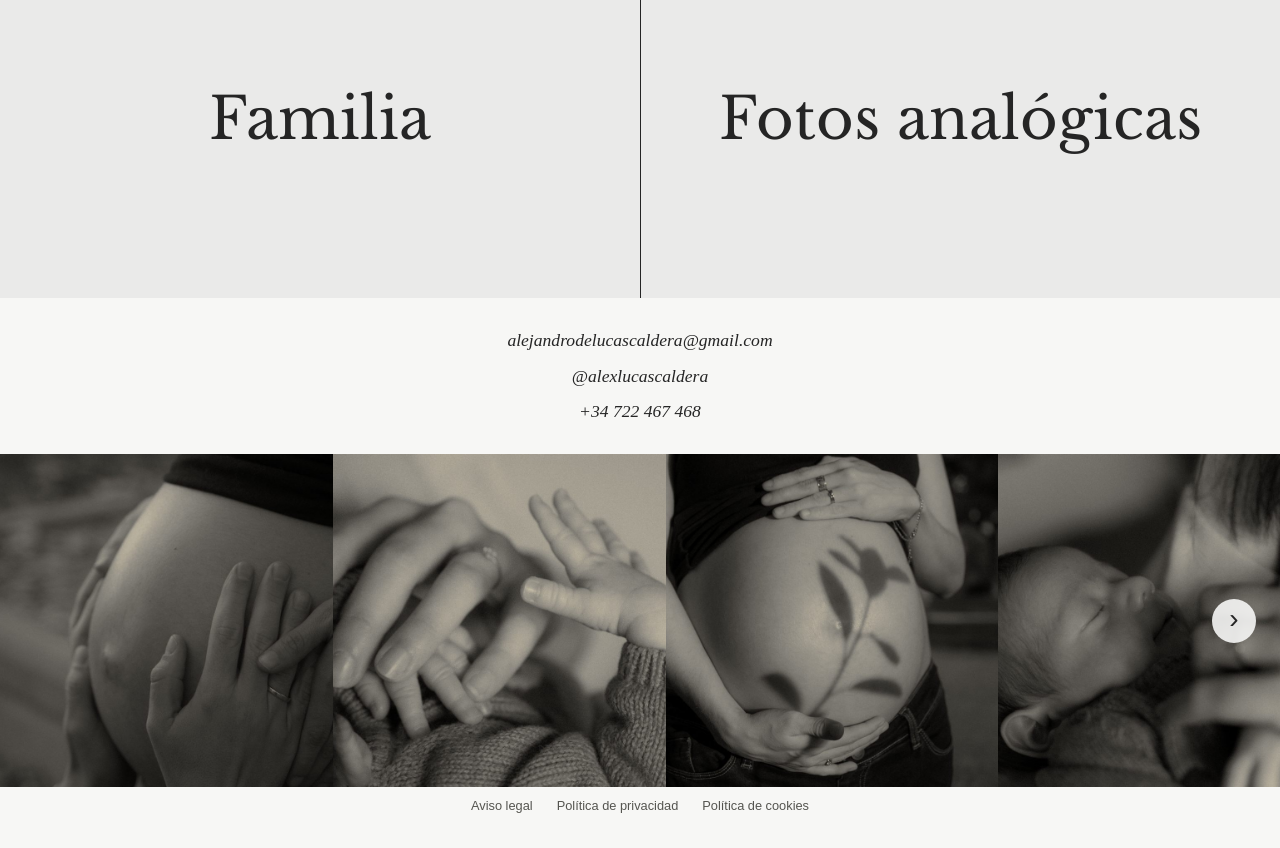
==== commit 39249366: "Limpieza de archivos sin uso e igualar el hueco entre bloques de la portada Co-Authored-By: Claude S" ====
--- a/index.html
+++ b/index.html
@@ -57,7 +57,7 @@
       <a class="foto-enlace" href="https://www.instagram.com/alexlucascaldera" target="_blank" rel="noopener noreferrer" aria-label="Mano de un bebé agarrada al asiento de un coche de juguete granate. Abrir el Instagram de Alejandro de Lucas"><img src="fotos/web/Familia/Mart%C3%ADn/Mart%C3%ADn%20(3).jpg" alt="Mano de un bebé agarrada al asiento de un coche de juguete granate" loading="lazy"></a>
     </div>
 
-    <!-- Espacio en blanco entre los dos bloques (su altura es --hueco, en estilos.css) -->
+    <!-- Espacio en blanco entre los dos bloques (su altura es --marco-v, en estilos.css, igual que el resto de espacios blancos) -->
     <div class="hueco-fila zona-clara" aria-hidden="true"></div>
 
     <!-- Bloque de 2 fotos -->
--- a/estilos.css
+++ b/estilos.css
@@ -26,7 +26,6 @@
 :root {
   /* Paleta de marca (solo los colores que usa la web) */
   --verde-retiro: #4B5F4A;
-  --verde-oliva: #8A9A7A;
   --blanco-calido: #F7F7F5;
   --gris-suave: #D3D3CB;
 
@@ -38,6 +37,7 @@
   --primario: var(--verde-retiro);
   --fondo-boton: var(--gris-suave);    /* fondo de los botones (con línea y texto negros) */
   --categoria: var(--verde-retiro);    /* localización y categoría */
+  --marco-v: clamp(2rem, 8vw, 6rem);   /* espacio blanco entre bloques de la portada: arriba y abajo de la foto sola y el hueco entre bloques */
 
   --letra-titulos: "Libre Baskerville", serif;
   --letra-texto: "Helvetica Neue", Helvetica, Arial, sans-serif;
@@ -439,28 +439,8 @@
 }
 
 /* =========================================================
-   9. PORTADA: BLOQUE DE 4 FOTOS Y ZONA CLARA DE ABAJO
-   ========================================================= */
-/* Pantalla con cuatro fotos (2 x 2) */
-.pantalla-cuatro {
-  display: grid;
-  grid-template-columns: repeat(2, minmax(0, 1fr));
-}
-
-/* Pantalla con cinco fotos: dos arriba y tres abajo */
-.pantalla-cinco {
-  display: grid;
-  grid-template-columns: repeat(6, minmax(0, 1fr));
-}
-
-.pantalla-cinco > .foto-enlace {
-  grid-column: span 2;
-}
-
-.pantalla-cinco > .foto-enlace:nth-child(-n + 2) {
-  grid-column: span 3;
-}
-
+   9. PORTADA: ZONA CLARA DE ABAJO
+   ========================================================= */
 /* Zona clara de abajo: Familia | Fotos analógicas y contacto. La firma ya no llega hasta aquí: acaba en la última foto */
 .zara-claro {
   background: var(--fondo);
@@ -479,7 +459,6 @@
    ========================================================= */
 /* Una sola foto, centrada y con margen blanco alrededor */
 .foto-sola {
-  --marco-v: clamp(2rem, 8vw, 6rem);   /* margen blanco de arriba y abajo */
   display: grid;
   place-items: center;
   grid-template-columns: minmax(0, 1fr);
@@ -495,10 +474,10 @@
   object-fit: cover;
 }
 
-/* Espacio en blanco de lado a lado entre dos bloques de la portada. Para hacerlo más alto o más bajo, cambia --hueco */
+/* Espacio en blanco de lado a lado entre dos bloques de la portada: mide lo mismo que el margen blanco
+   de la foto sola (--marco-v). Para cambiar todos los espacios a la vez, cambia --marco-v arriba */
 .hueco-fila {
-  --hueco: clamp(3rem, 10vw, 9rem);
-  height: var(--hueco);
+  height: var(--marco-v);
   background: var(--fondo);
 }
 
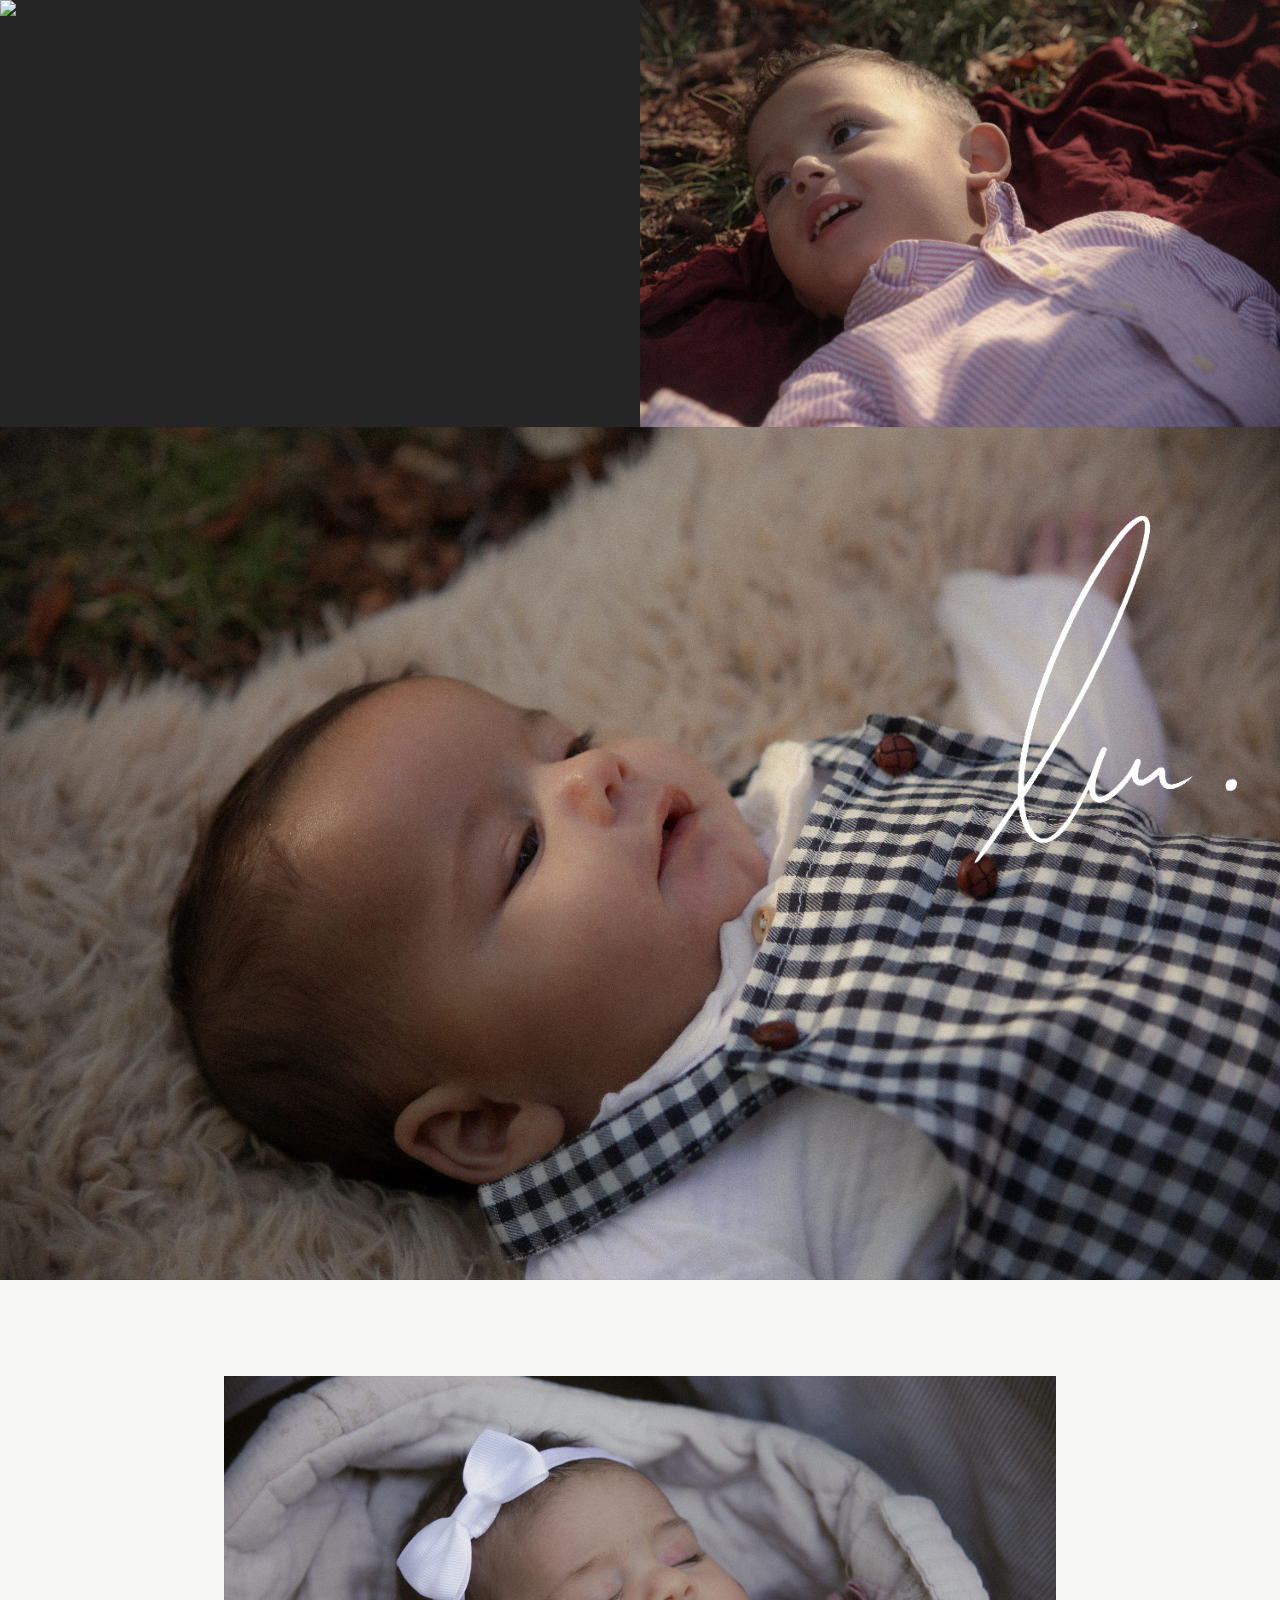
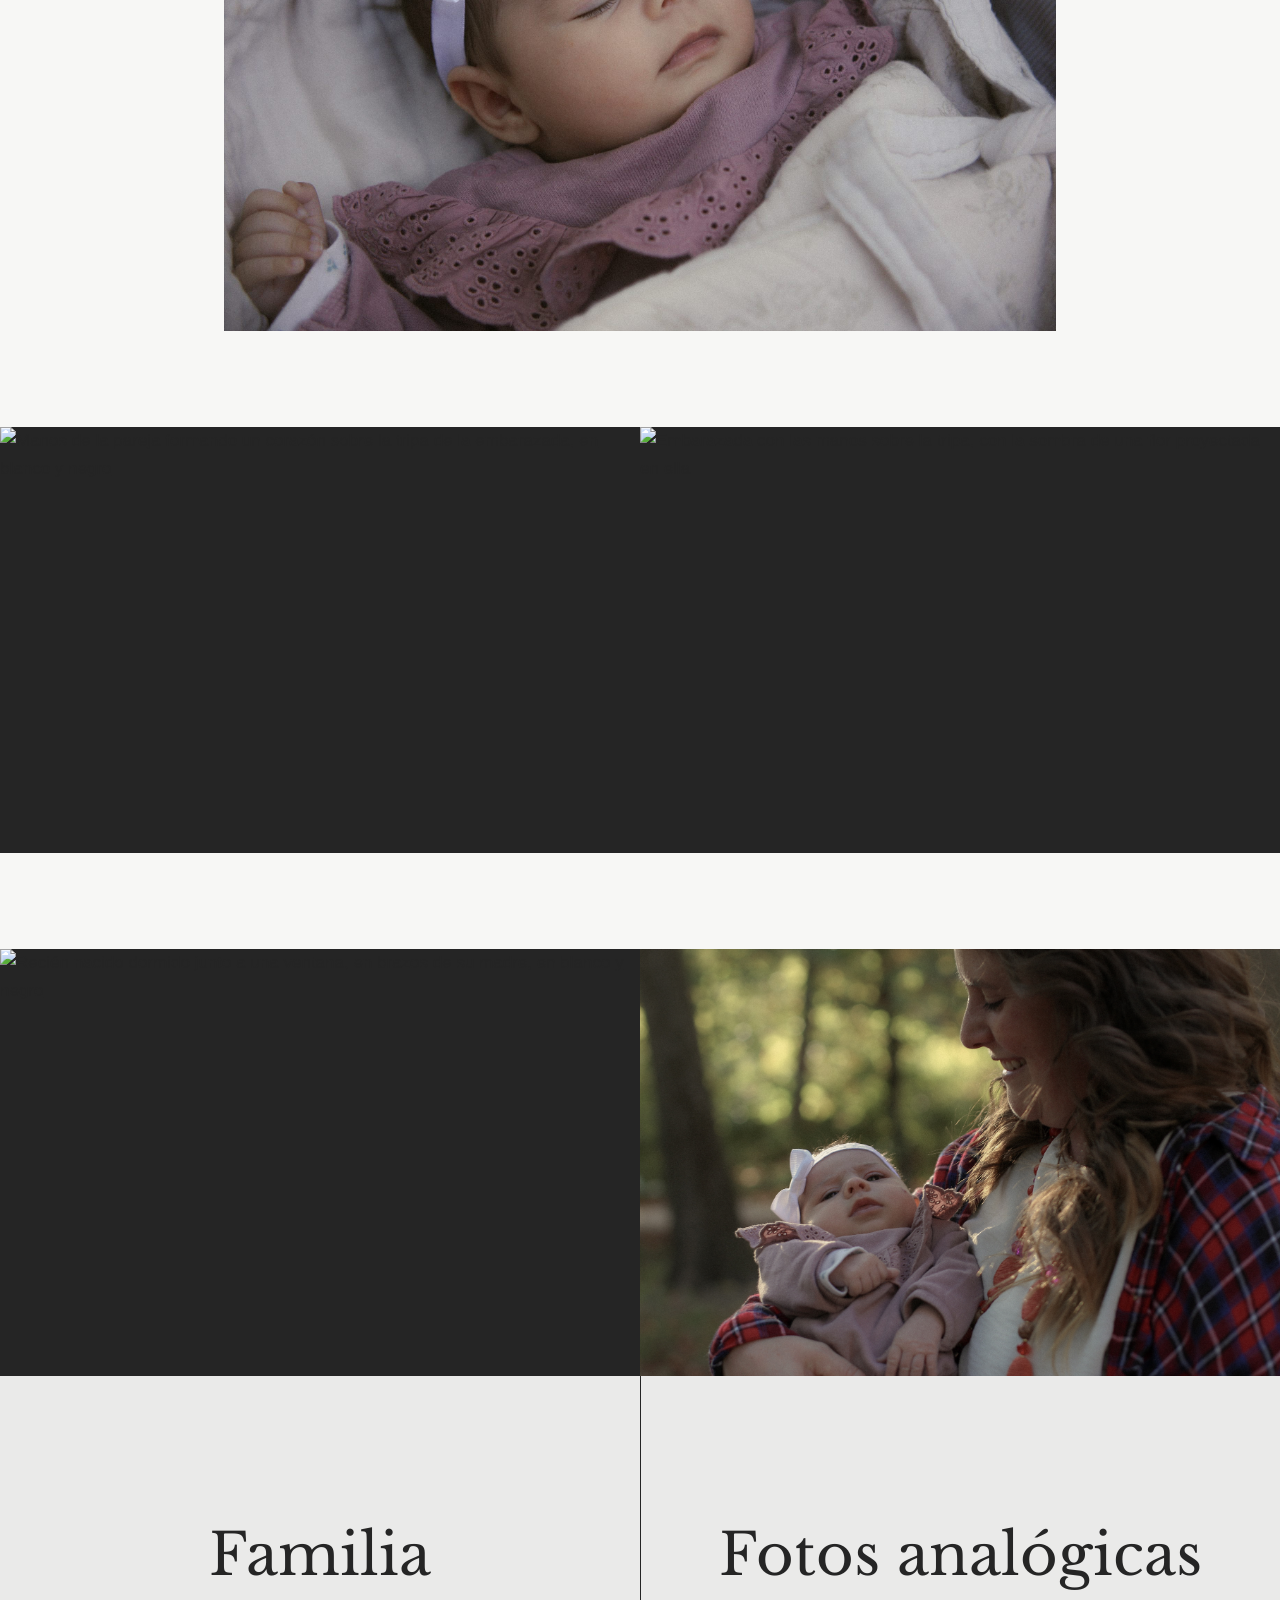
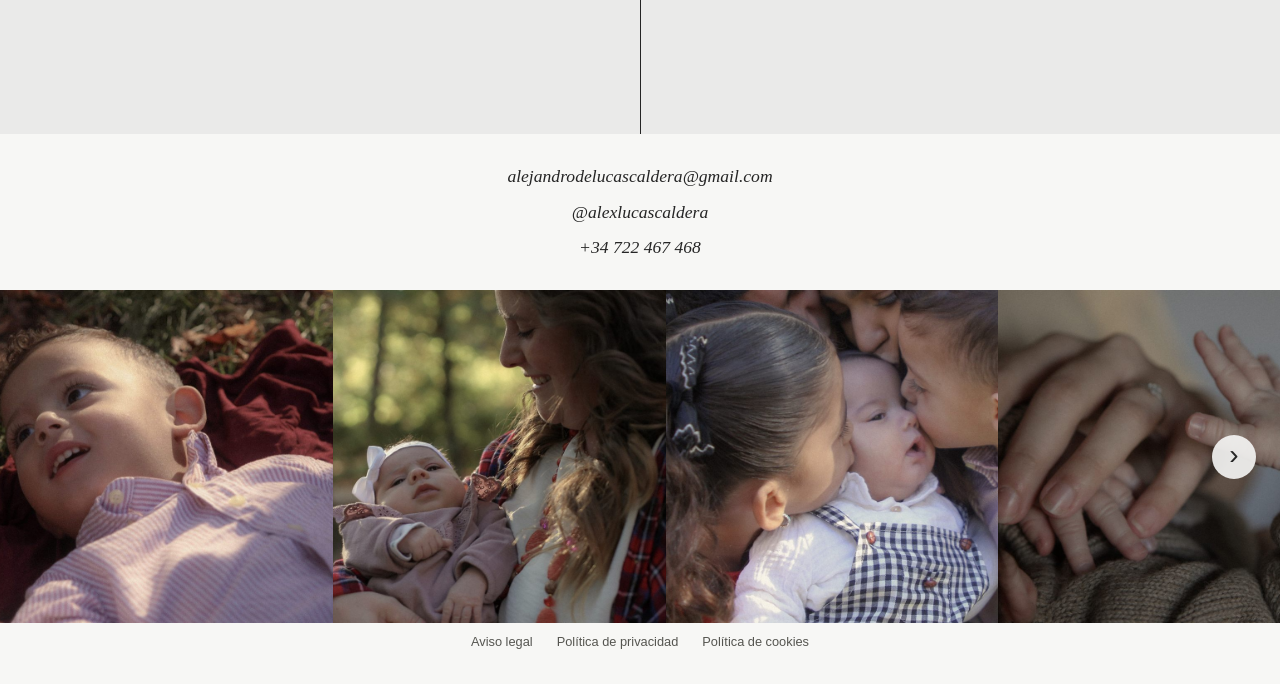
==== commit f598763b: "Añade Cloudflare Web Analytics (analítica sin cookies) a todas las páginas Co-Authored-By: Claude So" ====
--- a/index.html
+++ b/index.html
@@ -138,5 +138,8 @@
     }
   </script>
 
+  <!-- Cloudflare Web Analytics -->
+  <script type='module' src='https://static.cloudflareinsights.com/beacon.min.js' data-cf-beacon='{"token": "d1ac068f640341fbb463d0f2d5d0233c"}'></script>
+  <!-- End Cloudflare Web Analytics -->
 </body>
 </html>
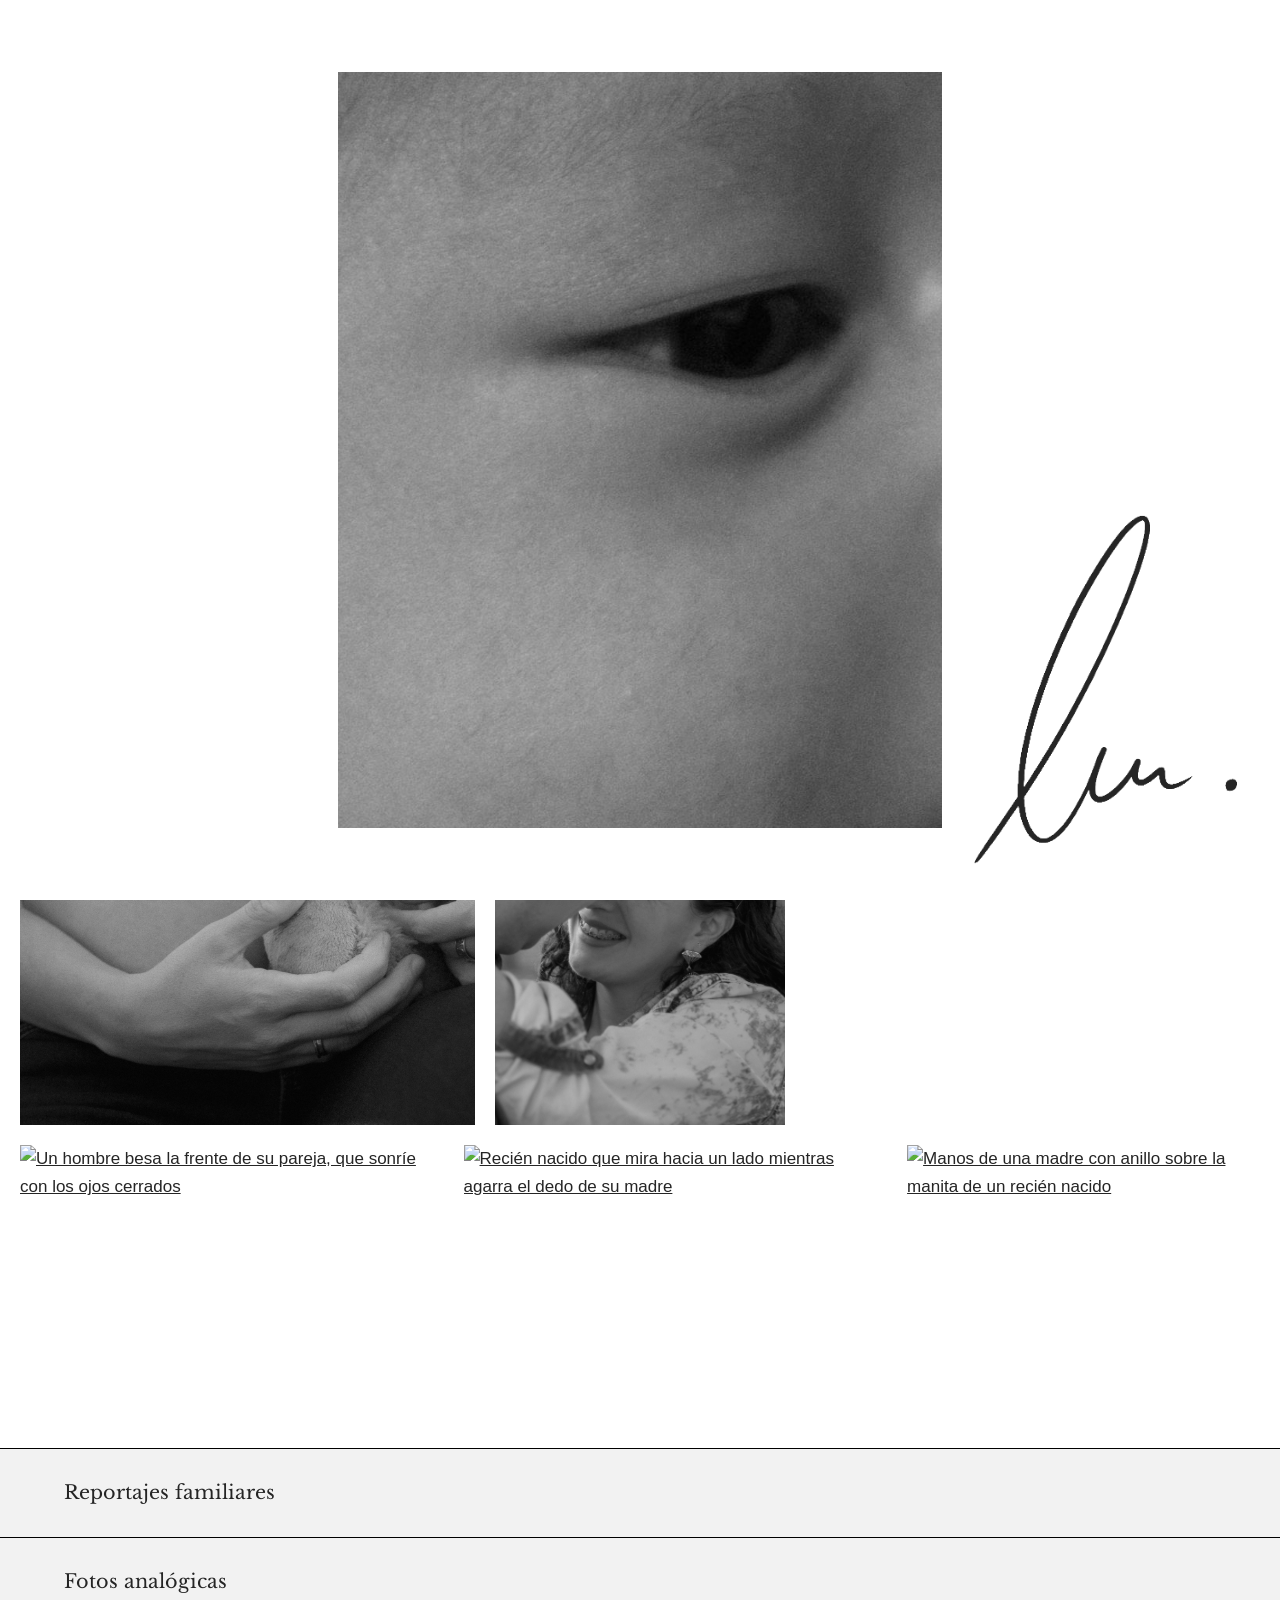
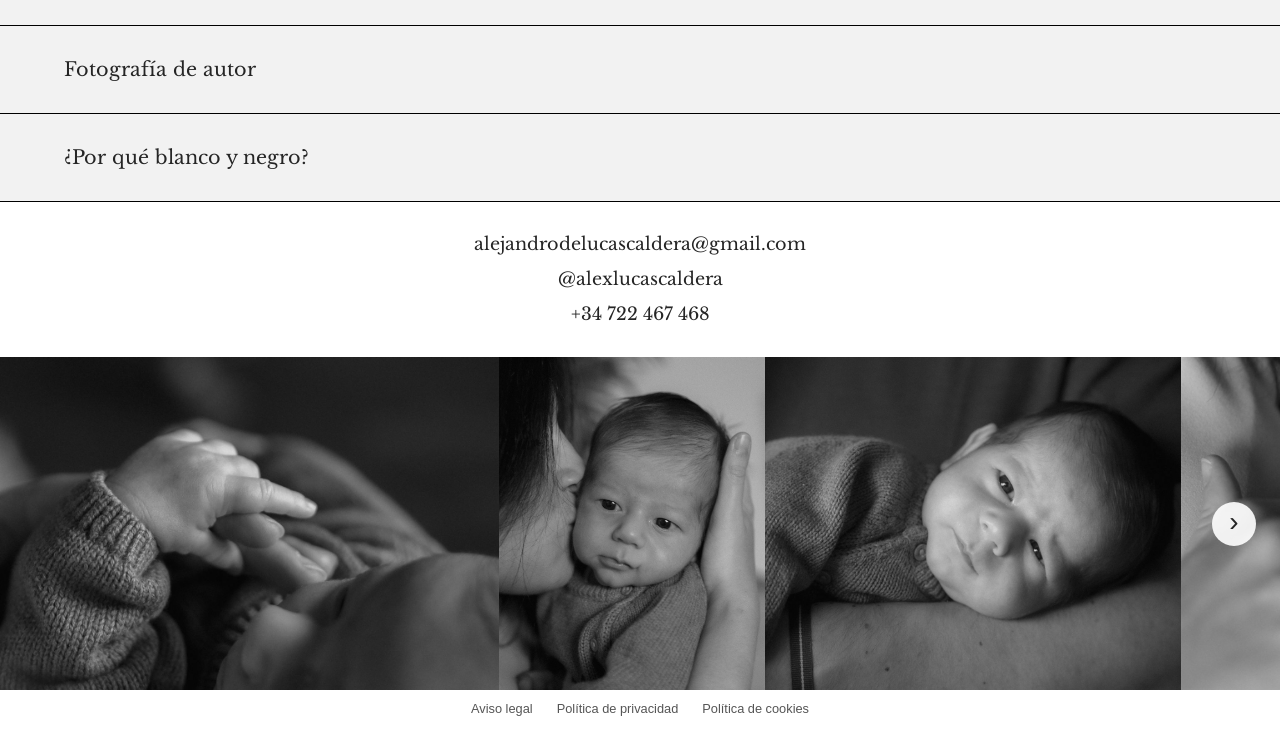
==== commit 6bef9798: "Rediseño en blanco y negro: cuadrículas, intro, fotografía de autor y página de preguntas - Sesiones" ====
--- a/index.html
+++ b/index.html
@@ -19,6 +19,19 @@
   <link rel="stylesheet" href="estilos.css">
 
   <script>
+    // INTRO: la primera vez que se abre la portada en una visita se ve una foto a pantalla completa con la firma.
+    // No sale si el visitante ya la vio en esta visita ni si tiene activada la opción de menos movimiento.
+    // Para cambiar la foto, cambia esta ruta (usa su copia ligera de fotos/carrusel/).
+    window.introFoto = 'fotos/carrusel/Sesi\u00f3n 3 Familia y RN autor (22).jpg';
+    try {
+      var forzar = /[?&]intro(=|&|$)/.test(location.search);   // abrir la portada con ?intro (por ejemplo http://localhost:8080/?intro) fuerza que salga la intro
+      if ((forzar || !sessionStorage.getItem('intro-vista')) && !window.matchMedia('(prefers-reduced-motion: reduce)').matches) {
+        document.documentElement.classList.add('con-intro');
+        new Image().src = encodeURI(window.introFoto);   // empieza a cargarla ya
+      }
+    } catch (e) {}
+  </script>
+  <script>
     // La portada siempre se abre desde arriba: al llegar desde la firma de otra página, al recargar
     // y al volver con la flecha del navegador (que si no, recordaría hasta dónde habías bajado).
     if ("scrollRestoration" in history) history.scrollRestoration = "manual";
@@ -27,43 +40,45 @@
 </head>
 <body class="zara">
 
+  <!-- INTRO (solo se ve la primera vez; ver estilos.css y script.js). La foto y la firma las pone script.js -->
+  <div id="intro" aria-hidden="true">
+    <div class="intro-fondo"><img class="intro-foto" alt=""></div>
+    <!-- la firma sale negra, fuera de la foto; al irse el fondo pasa a blanca (como la de la portada) -->
+    <div class="intro-firma">
+      <img class="intro-firma-negra" src="fotos/Portada/firma-oscura.png" alt="">
+      <img class="intro-firma-blanca" src="fotos/Portada/firma-blanca.png" alt="">
+    </div>
+  </div>
+
   <!-- Título de la página para buscadores y lectores de pantalla (no se ve) -->
   <h1 class="solo-lectores">Alejandro de Lucas, fotografía</h1>
 
-  <!-- ===== FOTOS DE FONDO, como en zara.es: 2 fotos, una alargada sin margen,
-         una sola foto con marco blanco y, al final, un bloque de 4.
-         CAMBIA los nombres de archivo y la descripción (alt) de cada foto ===== -->
+  <!-- ===== CUADRÍCULA DE FOTOS, como el perfil de Instagram: filas de 3 fotos, cada una con su formato, separadas por líneas blancas.
+         Las fotos cambian de sitio en cada recarga (fotos-aleatorias.js). Para tener más o menos filas,
+         añade o quita fotos en grupos de 3. El grosor de las líneas se cambia en estilos.css (--linea) ===== -->
   <main>
 
-    <!-- 2 fotos, una al lado de la otra, a pantalla completa -->
-    <div class="pantalla pantalla-dos">
-      <a class="foto-enlace" href="https://www.instagram.com/alexlucascaldera" target="_blank" rel="noopener noreferrer" aria-label="Bebé apoyado sobre un coche de juguete granate con el número 01. Abrir el Instagram de Alejandro de Lucas"><img loading="lazy" src="fotos/web/Familia/Mart%C3%ADn/Mart%C3%ADn%20(1).jpg" alt="Bebé apoyado sobre un coche de juguete granate con el número 01"></a>
-      <a class="foto-enlace" href="https://www.instagram.com/alexlucascaldera" target="_blank" rel="noopener noreferrer" aria-label="Bebé dormido con un lazo blanco en un capazo. Abrir el Instagram de Alejandro de Lucas"><img loading="lazy" src="fotos/web/Familia/Sesi%C3%B3n%202/Familia%20sesi%C3%B3n%202%20(2).jpg" alt="Bebé dormido con un lazo blanco en un capazo"></a>
-    </div>
-
-    <!-- Una foto alargada, de lado a lado y sin marcos -->
-    <div class="pantalla pantalla-ancha">
-      <a class="foto-enlace" href="https://www.instagram.com/alexlucascaldera" target="_blank" rel="noopener noreferrer" aria-label="Bebé con una diadema blanca tumbado sobre una colcha de patchwork. Abrir el Instagram de Alejandro de Lucas"><img src="fotos/web/Familia/Sesi%C3%B3n%202/Familia%20sesi%C3%B3n%202%20(7).jpg" alt="Bebé con una diadema blanca tumbado sobre una colcha de patchwork" loading="lazy"></a>
-    </div>
-
-    <!-- Una sola foto, con marco blanco alrededor -->
-    <div class="foto-sola zona-clara">
-      <a class="foto-enlace" href="https://www.instagram.com/alexlucascaldera" target="_blank" rel="noopener noreferrer" aria-label="Bebé sonriendo sobre una colcha de patchwork, con la mano de su padre al lado. Abrir el Instagram de Alejandro de Lucas"><img src="fotos/web/Familia/Sesi%C3%B3n%202/Familia%20sesi%C3%B3n%202%20(8).jpg" alt="Bebé sonriendo sobre una colcha de patchwork, con la mano de su padre al lado" loading="lazy"></a>
-    </div>
-
-    <!-- Bloque de 2 fotos -->
-    <div class="pantalla pantalla-dos">
-      <a class="foto-enlace" href="https://www.instagram.com/alexlucascaldera" target="_blank" rel="noopener noreferrer" aria-label="Mano de un bebé señalando el tapón de un coche de juguete granate. Abrir el Instagram de Alejandro de Lucas"><img src="fotos/web/Familia/Mart%C3%ADn/Mart%C3%ADn%20(2).jpg" alt="Mano de un bebé señalando el tapón de un coche de juguete granate" loading="lazy"></a>
-      <a class="foto-enlace" href="https://www.instagram.com/alexlucascaldera" target="_blank" rel="noopener noreferrer" aria-label="Mano de un bebé agarrada al asiento de un coche de juguete granate. Abrir el Instagram de Alejandro de Lucas"><img src="fotos/web/Familia/Mart%C3%ADn/Mart%C3%ADn%20(3).jpg" alt="Mano de un bebé agarrada al asiento de un coche de juguete granate" loading="lazy"></a>
-    </div>
-
-    <!-- Espacio en blanco entre los dos bloques (su altura es --marco-v, en estilos.css, igual que el resto de espacios blancos) -->
-    <div class="hueco-fila zona-clara" aria-hidden="true"></div>
-
-    <!-- Bloque de 2 fotos -->
-    <div class="pantalla pantalla-dos">
-      <a class="foto-enlace" href="https://www.instagram.com/alexlucascaldera" target="_blank" rel="noopener noreferrer" aria-label="Manos de los padres sujetando a un bebé vestido de rosa. Abrir el Instagram de Alejandro de Lucas"><img src="fotos/web/Familia/Sesi%C3%B3n%202/Familia%20sesi%C3%B3n%202%20(6).jpg" alt="Manos de los padres sujetando a un bebé vestido de rosa" loading="lazy"></a>
-      <a class="foto-enlace" href="https://www.instagram.com/alexlucascaldera" target="_blank" rel="noopener noreferrer" aria-label="Bebé con camisa de cuadros tumbado sobre una alfombra de pelo. Abrir el Instagram de Alejandro de Lucas"><img src="fotos/web/Familia/Sesi%C3%B3n%201/Familia%20sesion%201%20(3).jpg" alt="Bebé con camisa de cuadros tumbado sobre una alfombra de pelo" loading="lazy"></a>
+    <div class="cuadricula">
+      <div class="fila">
+        <a class="foto-enlace" style="--r:1.5" href="https://www.instagram.com/alexlucascaldera" target="_blank" rel="noopener noreferrer" aria-label="Bebé gateando sobre una alfombra de pelo mientras recibe un beso, en blanco y negro. Abrir el Instagram de Alejandro de Lucas"><img src="fotos/web/Familia/Sesi%C3%B3n%201/Familia%20sesi%C3%B3n%201%20(1).JPG" alt="Bebé gateando sobre una alfombra de pelo mientras recibe un beso, en blanco y negro"></a>
+        <a class="foto-enlace" style="--r:1.5" href="https://www.instagram.com/alexlucascaldera" target="_blank" rel="noopener noreferrer" aria-label="Bebé dormida con un lazo blanco, arropada en blanco y negro. Abrir el Instagram de Alejandro de Lucas"><img src="fotos/web/Familia/Sesi%C3%B3n%202/Familia%20sesi%C3%B3n%202%20(1).JPG" alt="Bebé dormida con un lazo blanco, arropada en blanco y negro"></a>
+        <a class="foto-enlace" style="--r:1.5" href="https://www.instagram.com/alexlucascaldera" target="_blank" rel="noopener noreferrer" aria-label="Recién nacido dormido, con la mano de su madre sobre su pecho. Abrir el Instagram de Alejandro de Lucas"><img src="fotos/web/Familia/Sesi%C3%B3n%203/Sesi%C3%B3n%203%20Familia%20y%20RN%20(2).jpg" alt="Recién nacido dormido, con la mano de su madre sobre su pecho"></a>
+      </div>
+      <div class="fila">
+        <a class="foto-enlace" style="--r:1.25" href="https://www.instagram.com/alexlucascaldera" target="_blank" rel="noopener noreferrer" aria-label="Perfil de un recién nacido dormido con jersey de punto, con una mano a su lado. Abrir el Instagram de Alejandro de Lucas"><img loading="lazy" src="fotos/web/Familia/Sesi%C3%B3n%203/Sesi%C3%B3n%203%20Familia%20y%20RN%20(6).jpg" alt="Perfil de un recién nacido dormido con jersey de punto, con una mano a su lado"></a>
+        <a class="foto-enlace" style="--r:1.5" href="https://www.instagram.com/alexlucascaldera" target="_blank" rel="noopener noreferrer" aria-label="Manos de una pareja con anillos sobre la tripa de una embarazada. Abrir el Instagram de Alejandro de Lucas"><img loading="lazy" src="fotos/web/Familia/Sesi%C3%B3n%204/Sesi%C3%B3n%204%20familia%20y%20embarazo%20(25).jpg" alt="Manos de una pareja con anillos sobre la tripa de una embarazada"></a>
+        <a class="foto-enlace" style="--r:1.5" href="https://www.instagram.com/alexlucascaldera" target="_blank" rel="noopener noreferrer" aria-label="Manita de un recién nacido con jersey de punto, sobre un dedo, en otro encuadre. Abrir el Instagram de Alejandro de Lucas"><img loading="lazy" src="fotos/web/Familia/Sesi%C3%B3n%203/Sesi%C3%B3n%203%20Familia%20y%20RN%20(14).jpg" alt="Manita de un recién nacido con jersey de punto, sobre un dedo, en otro encuadre"></a>
+      </div>
+      <div class="fila">
+        <a class="foto-enlace" style="--r:0.8" href="https://www.instagram.com/alexlucascaldera" target="_blank" rel="noopener noreferrer" aria-label="Pie de un recién nacido con calcetín blanco. Abrir el Instagram de Alejandro de Lucas"><img loading="lazy" src="fotos/web/Familia/Sesi%C3%B3n%203/Sesi%C3%B3n%203%20Familia%20y%20RN%20(19).jpg" alt="Pie de un recién nacido con calcetín blanco"></a>
+        <a class="foto-enlace" style="--r:0.8" href="https://www.instagram.com/alexlucascaldera" target="_blank" rel="noopener noreferrer" aria-label="Pie de un recién nacido con los deditos, junto a un calcetín blanco. Abrir el Instagram de Alejandro de Lucas"><img loading="lazy" src="fotos/web/Familia/Sesi%C3%B3n%203/Sesi%C3%B3n%203%20Familia%20y%20RN%20(23).jpg" alt="Pie de un recién nacido con los deditos, junto a un calcetín blanco"></a>
+        <a class="foto-enlace" style="--r:1.5" href="https://www.instagram.com/alexlucascaldera" target="_blank" rel="noopener noreferrer" aria-label="Recién nacido dormido junto a la mano de su madre, que lleva un anillo. Abrir el Instagram de Alejandro de Lucas"><img loading="lazy" src="fotos/web/Familia/Sesi%C3%B3n%203/Sesi%C3%B3n%203%20Familia%20y%20RN%20(27).jpg" alt="Recién nacido dormido junto a la mano de su madre, que lleva un anillo"></a>
+      </div>
+      <div class="fila">
+        <a class="foto-enlace" style="--r:0.6667" href="https://www.instagram.com/alexlucascaldera" target="_blank" rel="noopener noreferrer" aria-label="Pareja sonriéndose en el parque. Abrir el Instagram de Alejandro de Lucas"><img loading="lazy" src="fotos/web/Familia/Sesi%C3%B3n%204/Sesi%C3%B3n%204%20familia%20y%20embarazo%20(43).jpg" alt="Pareja sonriéndose en el parque"></a>
+        <a class="foto-enlace" style="--r:1.25" href="https://www.instagram.com/alexlucascaldera" target="_blank" rel="noopener noreferrer" aria-label="Recién nacido con el ceño fruncido, apoyado sobre un brazo y mirando a cámara. Abrir el Instagram de Alejandro de Lucas"><img loading="lazy" src="fotos/web/Familia/Sesi%C3%B3n%203/Sesi%C3%B3n%203%20Familia%20y%20RN%20(4).jpg" alt="Recién nacido con el ceño fruncido, apoyado sobre un brazo y mirando a cámara"></a>
+        <a class="foto-enlace" style="--r:1.5" href="https://www.instagram.com/alexlucascaldera" target="_blank" rel="noopener noreferrer" aria-label="Recién nacido que mira hacia un lado mientras agarra el dedo de su madre. Abrir el Instagram de Alejandro de Lucas"><img loading="lazy" src="fotos/web/Familia/Sesi%C3%B3n%203/Sesi%C3%B3n%203%20Familia%20y%20RN%20(17).jpg" alt="Recién nacido que mira hacia un lado mientras agarra el dedo de su madre"></a>
+      </div>
     </div>
 
     <!-- ===== FIRMA GRANDE. Acompaña mientras se ven las fotos y se queda en la última, al final.
@@ -77,11 +92,13 @@
   <!-- ===== ZONA CLARA DE ABAJO: los trabajos y el contacto ===== -->
   <div class="zara-claro">
 
-    <!-- Bloque dividido en dos mitades: cada mitad es un enlace a su página.
-         Familia a la izquierda y Fotos analógicas a la derecha. Solo texto grande, sin fotos. -->
+    <!-- Tres botones, uno debajo de otro y a todo el ancho, separados por líneas negras: cada uno es un enlace a su página.
+         Solo texto grande, sin fotos. Para cambiar el grosor de las líneas, mira --borde en estilos.css -->
     <section class="bloque-dividido">
-      <a class="bloque-mitad" href="familia.html">Familia</a>
+      <a class="bloque-mitad" href="familia.html">Reportajes familiares</a>
       <a class="bloque-mitad" href="analogicas.html">Fotos analógicas</a>
+      <a class="bloque-mitad" href="fotografia-de-autor.html">Fotografía de autor</a>
+      <a class="bloque-mitad" href="por-que-blanco-y-negro.html">¿Por qué blanco y negro?</a>
     </section>
 
     <!-- CONTACTO -->
--- a/estilos.css
+++ b/estilos.css
@@ -11,33 +11,26 @@
   src: url("fuentes/libre-baskerville-normal.woff2") format("woff2");
 }
 
-@font-face {
-  font-family: "Libre Baskerville";
-  font-style: italic;
-  font-weight: 400;
-  font-display: swap;
-  src: url("fuentes/libre-baskerville-cursiva.woff2") format("woff2");
-}
-
 /* =========================================================
    1. COLORES, LETRAS Y MÁRGENES
    Cambia estos valores y cambia toda la web a la vez.
    ========================================================= */
 :root {
-  /* Paleta de marca (solo los colores que usa la web) */
-  --verde-retiro: #4B5F4A;
-  --blanco-calido: #F7F7F5;
-  --gris-suave: #D3D3CB;
+  /* Paleta: la web no tiene ningún color, solo blanco, negro y grises */
+  --blanco: #FFFFFF;
+  --negro: #000000;
+  --gris-suave: #D9D9D9;
 
   /* Cómo se usa la paleta en la web */
-  --fondo: var(--blanco-calido);
+  --fondo: var(--blanco);
   --texto: #252525;                    /* nombre y títulos */
-  --texto-suave: #555550;              /* textos de introducción */
+  --texto-suave: #555555;              /* textos de introducción */
   --fondo-bloque: color-mix(in srgb, var(--texto) 6%, var(--fondo));   /* un tono más oscuro que el fondo: bloques de texto y botones de Familia / Fotos analógicas */
-  --primario: var(--verde-retiro);
+  --primario: var(--texto);
   --fondo-boton: var(--gris-suave);    /* fondo de los botones (con línea y texto negros) */
-  --categoria: var(--verde-retiro);    /* localización y categoría */
+  --categoria: var(--texto-suave);     /* localización y categoría */
   --marco-v: clamp(2rem, 8vw, 6rem);   /* espacio blanco entre bloques de la portada: arriba y abajo de la foto sola y el hueco entre bloques */
+  --radio-boton: 4px;                  /* esquinas de los botones: casi cuadradas, con las puntas un poco redondeadas (0 = totalmente cuadradas) */
 
   --letra-titulos: "Libre Baskerville", serif;
   --letra-texto: "Helvetica Neue", Helvetica, Arial, sans-serif;
@@ -109,7 +102,7 @@
   display: inline-block;
   padding: 0.85rem 2rem;
   border: 2px solid var(--texto);
-  border-radius: 2rem;
+  border-radius: var(--radio-boton);
   background: var(--fondo-bloque);
   color: var(--texto);
   text-decoration: none;
@@ -150,7 +143,7 @@
   display: inline-block;
   padding: 0.6rem 1.5rem;
   border: 2px solid var(--texto);
-  border-radius: 2rem;
+  border-radius: var(--radio-boton);
   background: var(--fondo-boton);
   color: var(--texto);
   text-decoration: none;
@@ -192,7 +185,6 @@
   gap: 0.5rem 2rem;
   padding: clamp(1rem, 2.5vw, 1.75rem) calc(var(--lado) + var(--margen));
   font-family: var(--letra-titulos);
-  font-style: italic;
   font-size: clamp(0.8rem, 1.5vw, 1.1rem);
 }
 
@@ -257,50 +249,6 @@
   color: var(--texto-suave);
 }
 
-/* Fila desplegable: "Mi manera de trabajar" */
-.acordeon {
-  margin-top: 2.5rem;
-  border-top: 1px solid rgba(37, 37, 37, 0.45);
-  border-bottom: 1px solid rgba(37, 37, 37, 0.45);
-}
-
-.acordeon summary {
-  display: flex;
-  justify-content: space-between;
-  align-items: center;
-  padding: 0.8rem 0.5rem;
-  font-family: var(--letra-titulos);
-  font-size: 1.15rem;
-  list-style: none;
-  cursor: pointer;
-}
-
-.acordeon summary::-webkit-details-marker {
-  display: none;
-}
-
-.acordeon summary::after {
-  content: "+";
-  font-family: var(--letra-texto);
-  font-size: 1.5rem;
-  line-height: 1;
-}
-
-.acordeon[open] summary::after {
-  content: "−";
-}
-
-.acordeon summary:focus-visible {
-  outline: 2px solid var(--primario);
-  outline-offset: 2px;
-}
-
-.acordeon p {
-  margin: 0;
-  padding: 0 0.5rem 1.25rem;
-  color: var(--texto-suave);
-}
-
 /* La foto de la presentación se ve entera, en 3:2 (horizontal) o 2:3 (vertical), sin recortes */
 .sobre-foto {
   align-self: center;
@@ -422,7 +370,7 @@
   position: sticky;          /* acompaña mientras se ven las fotos y se queda en la última */
   bottom: 0;
   z-index: 5;
-  margin: calc(var(--alto) * -1) clamp(1rem, 3vw, 2.5rem) 0 auto;   /* se superpone a la última foto y no añade altura ni deja hueco debajo */
+  margin: calc(var(--alto) * -1) clamp(1rem, 3vw, 2.5rem) 0 auto;   /* esquina inferior derecha; se superpone a la última foto y no añade altura ni deja hueco debajo */
   transform: translateY(calc(clamp(1rem, 3vw, 2rem) * -1));        /* la separa del borde de abajo sin ocupar sitio */
   display: flex;
   flex-direction: column;
@@ -474,11 +422,169 @@
   object-fit: cover;
 }
 
-/* Espacio en blanco de lado a lado entre dos bloques de la portada: mide lo mismo que el margen blanco
-   de la foto sola (--marco-v). Para cambiar todos los espacios a la vez, cambia --marco-v arriba */
-.hueco-fila {
-  height: var(--marco-v);
+/* Cuadrícula de fotos (portada y páginas de dentro): filas de 3 fotos separadas por líneas blancas.
+   Las fotos NO se recortan: en cada fila todas tienen la misma altura y cada una conserva su formato
+   (3:2, 2:3, 5:4 o 4:5). fotos-aleatorias.js guarda la proporción de cada foto en --r.
+   Para hacer las líneas más gruesas o más finas, cambia --linea */
+.cuadricula {
+  --linea: clamp(8px, 1.6vw, 20px);   /* grosor de las líneas blancas: 20 px en pantalla grande, 8 px en móvil */
+  display: flex;
+  flex-direction: column;
+  gap: var(--linea);
+  padding: var(--linea);                 /* espacio blanco alrededor, igual de ancho que las líneas */
   background: var(--fondo);
+}
+
+.cuadricula .fila {
+  display: flex;
+  gap: var(--linea);
+}
+
+/* cada foto ocupa un ancho proporcional a su formato, así todas quedan con la misma altura */
+.cuadricula .fila > .foto-enlace {
+  flex: var(--r, 1.5) 1 0;
+  overflow: hidden;
+}
+
+/* Fotografía de autor: las fotos en grande, una debajo de otra, cada una entera y con su formato.
+   Ninguna pasa del 84 % del alto de la ventana ni del 92 % del ancho. Para más o menos aire entre fotos, cambia --separacion */
+.galeria-grande {
+  --separacion: clamp(3rem, 12vw, 9rem);
+  display: flex;
+  flex-direction: column;
+  align-items: center;
+  gap: var(--separacion);
+  padding: clamp(1.5rem, 5vw, 4rem) 0 var(--separacion);
+  background: var(--fondo);
+}
+
+.galeria-grande > .foto-autor {
+  width: min(92vw, calc(84svh * var(--r, 1.5)));   /* entera: ni más ancha que la pantalla ni más alta que la ventana */
+  margin: 0;
+}
+
+.foto-autor .foto-enlace {
+  display: block;
+}
+
+/* el número de cada foto (001, 002...), debajo y alineado con su borde izquierdo */
+.foto-autor figcaption {
+  margin-top: 0.75rem;
+  font-family: var(--letra-titulos);
+  font-size: 0.9rem;
+  letter-spacing: 0.2em;
+  color: var(--texto-suave);
+}
+
+.foto-autor img {
+  display: block;
+  width: 100%;
+  height: auto;
+  aspect-ratio: var(--r, 1.5);
+  object-fit: cover;
+}
+
+/* Fotografía de autor sin fotos todavía */
+.galeria-vacia {
+  margin: 0;
+  padding: clamp(4rem, 12vw, 9rem) 0;
+  text-align: center;
+  color: var(--texto-suave);
+}
+
+.cuadricula img {
+  display: block;
+  width: 100%;
+  height: auto;
+  aspect-ratio: var(--r, 1.5);
+  object-fit: cover;
+}
+
+/* =========================================================
+   INTRO DE LA PORTADA
+   La primera vez que se abre la portada (una vez por visita): pantalla blanca con una foto entera, con su
+   formato, y la firma negra fuera de la foto, en la esquina inferior derecha. Después se va el fondo, la firma se
+   queda en esa esquina (pasando a blanca para verse sobre las fotos) y queda la portada.
+   Se controla desde script.js; la foto se cambia en el <script> del <head> de index.html.
+   ========================================================= */
+#intro {
+  display: none;
+}
+
+.con-intro {
+  overflow: hidden;      /* mientras dura la intro no se puede bajar (solo en html: si fuera tambien en body, la firma pegajosa dejaria de funcionar) */
+}
+
+.con-intro #intro,
+#intro.saliendo {
+  display: block;
+  position: fixed;
+  inset: 0;
+  z-index: 1000;
+  cursor: pointer;       /* pulsar en cualquier sitio salta la intro */
+}
+
+.con-intro .firma-grande {
+  visibility: hidden;    /* la firma de verdad aparece cuando acaba la intro, justo donde llega la de la intro */
+}
+
+.intro-fondo {
+  position: absolute;
+  inset: 0;
+  display: grid;
+  place-items: center;
+  background: var(--blanco);
+  transition: opacity 1s ease;
+}
+
+/* la foto se ve entera, con su formato: nunca más ancha ni más alta que la ventana */
+.intro-foto {
+  display: block;
+  width: auto;
+  height: auto;
+  max-width: 88vw;
+  max-height: 84svh;
+  opacity: 0;
+  transition: opacity 1s ease;
+}
+
+.intro-firma {
+  position: fixed;
+  z-index: 1001;
+  opacity: 0;
+  transform-origin: 0 0;
+  pointer-events: none;
+  transition: opacity 1.4s ease, transform 1.3s cubic-bezier(0.65, 0, 0.35, 1);
+}
+
+/* las dos versiones de la firma, una encima de otra: sale la negra y, al irse el fondo, se cruza con la blanca */
+.intro-firma img {
+  position: absolute;
+  inset: 0;
+  width: 100%;
+  height: 100%;
+  transition: opacity 1.2s ease;
+}
+
+.intro-firma-blanca {
+  opacity: 0;
+}
+
+#intro.saliendo .intro-firma-negra {
+  opacity: 0;
+}
+
+#intro.saliendo .intro-firma-blanca {
+  opacity: 1;
+}
+
+#intro.foto-lista .intro-foto,
+#intro.firma-lista .intro-firma {
+  opacity: 1;
+}
+
+#intro.saliendo .intro-fondo {
+  opacity: 0;            /* el fondo blanco y la foto se van y aparece la portada */
 }
 
 /* La firma de la portada aparece con un fundido suave al abrir la página */
@@ -527,7 +633,7 @@
 
 /* Carrusel: una fila de fotos cuadradas que se desliza. Las fotos se recortan a cuadrado (object-fit: cover) */
 .carrusel {
-  --tile: clamp(9rem, 26vw, 24rem);
+  --alto: clamp(9rem, 26vw, 24rem);   /* alto de las fotos; el ancho de cada una depende de su formato */
   position: relative;
   background: var(--texto);
 }
@@ -545,17 +651,17 @@
 }
 
 .carrusel-pista > .foto-enlace {
-  flex: 0 0 var(--tile);
+  flex: 0 0 auto;
+  height: var(--alto);
+  aspect-ratio: var(--r, 1.5);
   scroll-snap-align: start;
 }
 
 .carrusel-pista img {
   display: block;
   width: 100%;
-  height: auto;
-  aspect-ratio: 1;
+  height: 100%;
   object-fit: cover;
-  object-position: 50% 35%;   /* las fotos verticales se recortan a cuadrado dejando la parte de arriba (las caras) */
 }
 
 /* sin JavaScript la pista queda vacía: no se muestra el carrusel */
@@ -572,7 +678,7 @@
   padding: 0 0 0.2rem;
   border: 0;
   border-radius: 50%;
-  background: rgba(247, 247, 245, 0.9);
+  background: rgba(255, 255, 255, 0.9);
   color: var(--texto);
   font-size: 1.75rem;
   line-height: 1;
@@ -711,31 +817,35 @@
    Dos mitades a todo el ancho; cada una es un enlace con el nombre en letra grande.
    ========================================================= */
 .bloque-dividido {
+  --borde: 1px;                          /* grosor de las líneas negras */
   display: grid;
-  grid-template-columns: repeat(2, minmax(0, 1fr));
-  min-height: clamp(8rem, min(28vw, 45vh), 26rem);
+  grid-template-columns: minmax(0, 1fr);   /* un botón debajo de otro, cada uno a todo el ancho */
+  border-top: var(--borde) solid var(--negro);
+  border-bottom: var(--borde) solid var(--negro);
 }
 
 .bloque-mitad {
   display: grid;
-  place-items: center;
-  padding: var(--margen);
+  align-items: center;                   /* centrado en vertical */
+  justify-items: start;                  /* pegado a la izquierda, como el índice de un libro */
+  min-height: clamp(3.5rem, 7vw, 5.5rem);   /* alto de cada botón */
+  padding: 0.5rem var(--margen);         /* el mismo margen izquierdo que el resto de la web */
   background: var(--fondo-bloque);
   color: var(--texto);
   font-family: var(--letra-titulos);
-  font-size: clamp(1.15rem, 4.5vw, 4rem);
-  line-height: 1.05;
-  text-align: center;
+  font-size: clamp(0.95rem, 1.6vw, 1.2rem);   /* letra pequeña */
+  line-height: 1.3;
+  text-align: left;
   text-decoration: none;
   transition: background 0.3s ease, color 0.3s ease;
 }
 
-/* la única línea: la que separa las dos mitades */
+/* las líneas negras que separan los botones */
 .bloque-mitad + .bloque-mitad {
-  border-left: 1px solid var(--texto);
-}
-
-/* al pasar el ratón, la mitad se pone gris y el texto sigue negro */
+  border-top: var(--borde) solid var(--negro);
+}
+
+/* al pasar el ratón, el botón se pone gris y el texto sigue negro */
 .bloque-mitad:hover {
   background: var(--fondo-boton);
 }
@@ -776,6 +886,75 @@
 .texto-legal a {
   color: var(--texto);
   text-underline-offset: 0.15em;
+}
+
+/* Página de preguntas (¿Por qué blanco y negro?): cada título de apartado lleva una línea fina debajo, a todo el ancho del texto */
+.preguntas h2 {
+  margin-top: 3rem;
+  padding-bottom: 0.75rem;
+  border-bottom: 1px solid rgba(37, 37, 37, 0.45);
+}
+
+/* el párrafo que va después de la línea del título se separa un poco */
+.preguntas h2 + p {
+  margin-top: 1.25rem;
+}
+
+/* Idea destacada (la de Ted Grant): letra grande, con una línea negra a la izquierda */
+.cita {
+  margin: 2.25rem 0;
+  padding: 0.25rem 0 0.25rem 1.5rem;
+  border-left: 3px solid var(--negro);
+}
+
+.cita p {
+  margin: 0;
+  font-family: var(--letra-titulos);
+  font-size: clamp(1.35rem, 3.2vw, 1.9rem);
+  line-height: 1.35;
+  color: var(--texto);
+}
+
+.cita footer {
+  margin-top: 0.75rem;
+  font-size: 0.9rem;
+  letter-spacing: 0.04em;
+  color: var(--texto-suave);
+}
+
+/* Avance de las preguntas, en la presentación de Reportajes familiares y Fotos analógicas (debajo del nombre):
+   el enlace "Leer más" lleva a la página ¿Por qué blanco y negro? */
+.avance-enlace {
+  display: block;
+  margin: 0 0 2.25rem;
+  color: inherit;
+  text-decoration: none;
+}
+
+/* el enlace "Leer más" va separado del último párrafo */
+.sobre-parrafo + .avance-enlace {
+  margin-top: 1.5rem;
+}
+
+.avance-mas {
+  padding-bottom: 0.15rem;
+  border-bottom: 1px solid var(--texto);
+  font-family: var(--letra-titulos);
+  letter-spacing: 0.04em;
+}
+
+.avance-mas::after {
+  content: " →";
+}
+
+.avance-enlace:hover .avance-mas,
+.avance-enlace:focus-visible .avance-mas {
+  border-bottom-width: 2px;
+}
+
+.avance-enlace:focus-visible {
+  outline: 2px solid var(--primario);
+  outline-offset: 6px;
 }
 
 /* Enlaces legales, pequeños y centrados, debajo del pie */
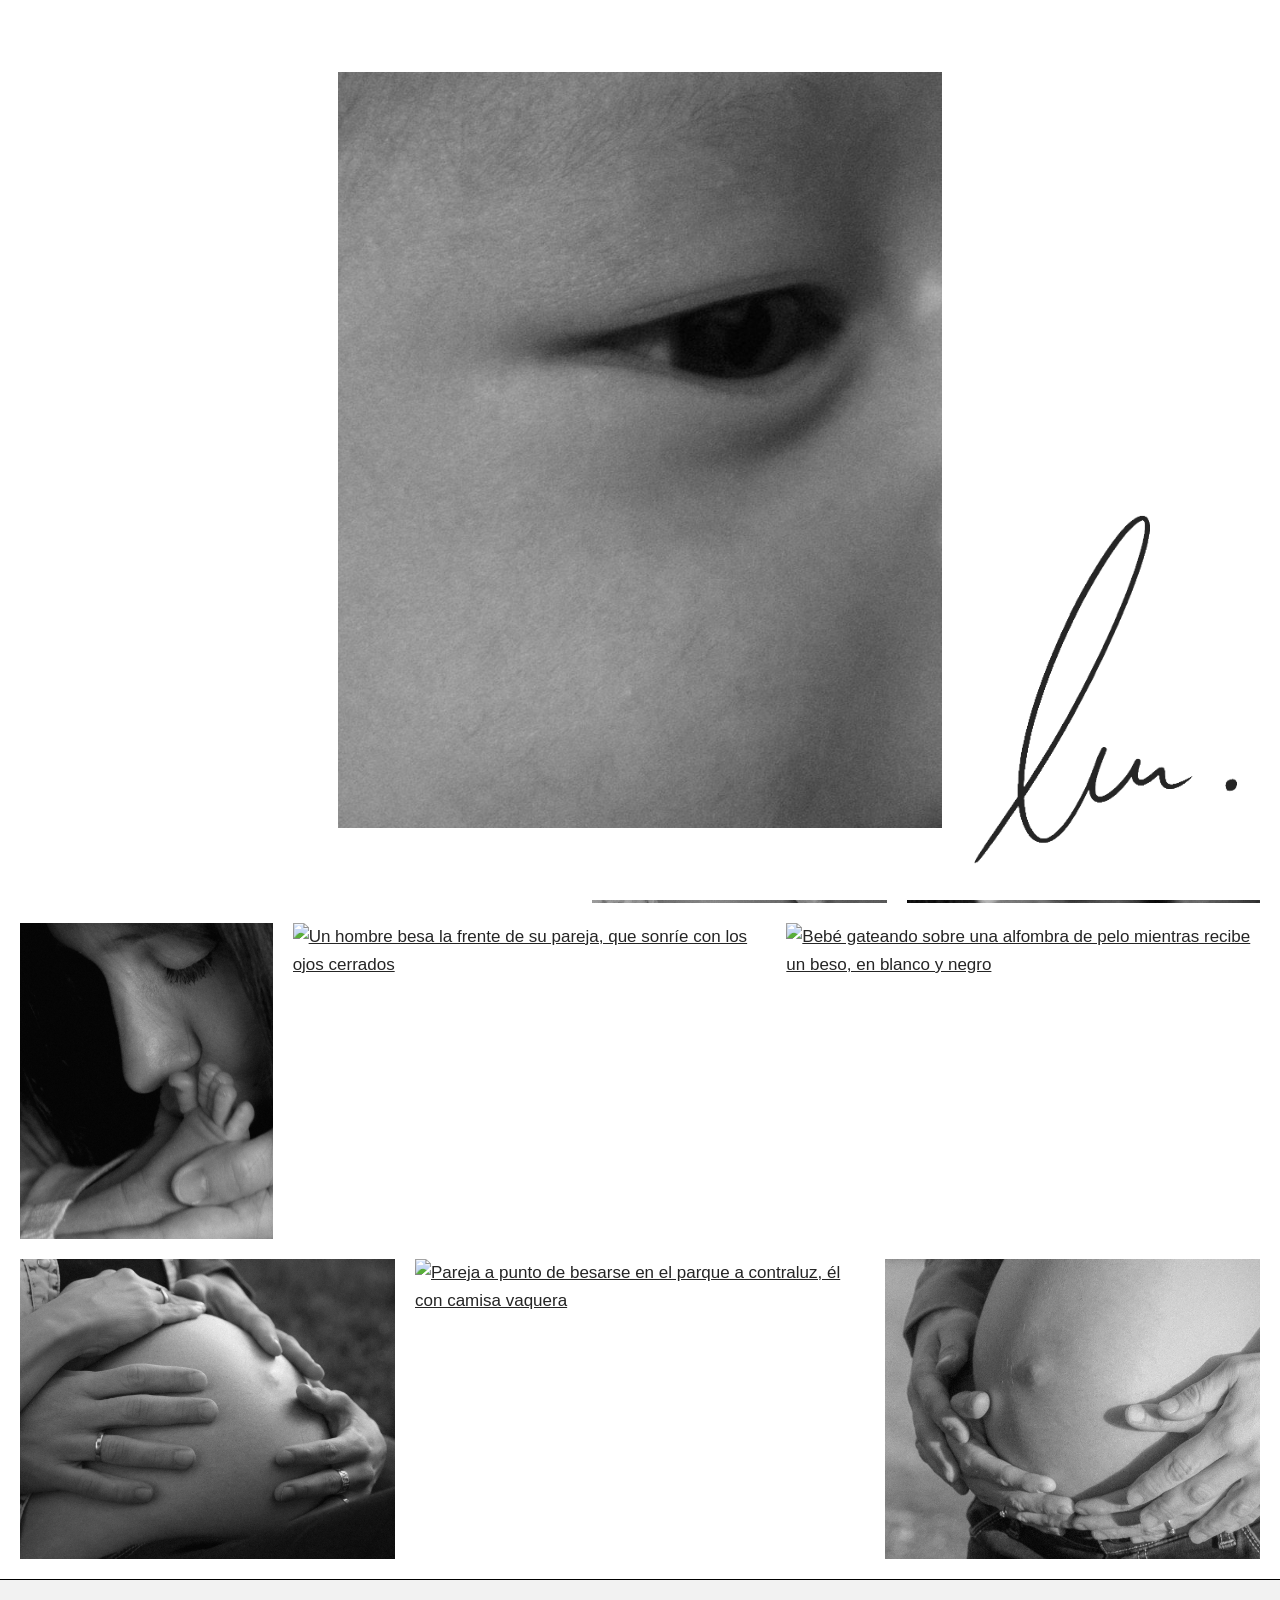
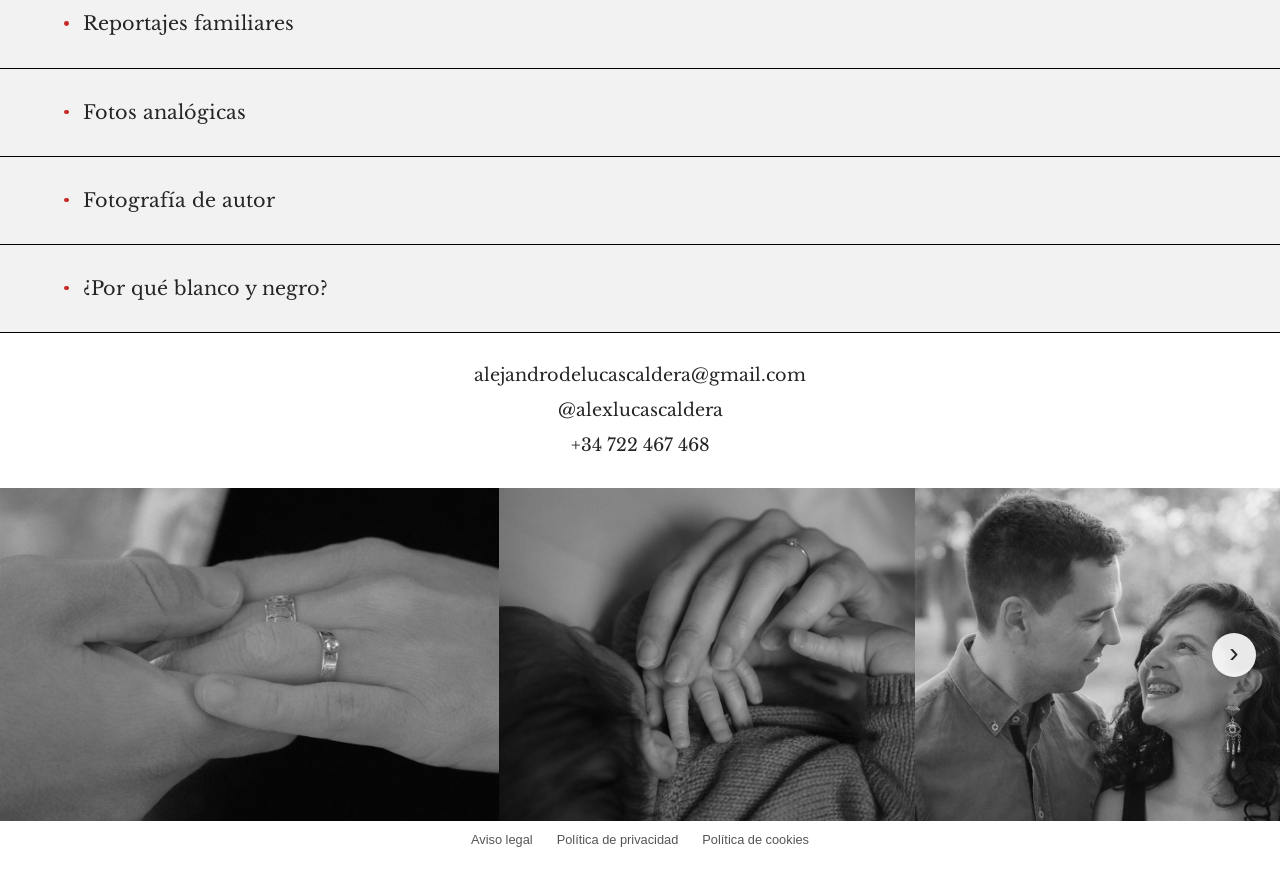
==== commit e3659d13: "Carpetas pages/ y scripts/, versión móvil, punto rojo del menú y flecha de volver arriba - Estructur" ====
--- a/index.html
+++ b/index.html
@@ -12,9 +12,9 @@
   <link rel="preload" href="fuentes/libre-baskerville-normal.woff2" as="font" type="font/woff2" crossorigin>
 
   <!-- Icono de la pestaña: la firma -->
-  <link rel="icon" href="favicon.ico" sizes="any">
-  <link rel="icon" type="image/png" sizes="192x192" href="icono-192.png">
-  <link rel="apple-touch-icon" href="apple-touch-icon.png">
+  <link rel="icon" href="iconos/favicon.ico" sizes="any">
+  <link rel="icon" type="image/png" sizes="192x192" href="iconos/icono-192.png">
+  <link rel="apple-touch-icon" href="iconos/apple-touch-icon.png">
 
   <link rel="stylesheet" href="estilos.css">
 
@@ -95,10 +95,10 @@
     <!-- Tres botones, uno debajo de otro y a todo el ancho, separados por líneas negras: cada uno es un enlace a su página.
          Solo texto grande, sin fotos. Para cambiar el grosor de las líneas, mira --borde en estilos.css -->
     <section class="bloque-dividido">
-      <a class="bloque-mitad" href="familia.html">Reportajes familiares</a>
-      <a class="bloque-mitad" href="analogicas.html">Fotos analógicas</a>
-      <a class="bloque-mitad" href="fotografia-de-autor.html">Fotografía de autor</a>
-      <a class="bloque-mitad" href="por-que-blanco-y-negro.html">¿Por qué blanco y negro?</a>
+      <a class="bloque-mitad" href="pages/familia.html">Reportajes familiares</a>
+      <a class="bloque-mitad" href="pages/analogicas.html">Fotos analógicas</a>
+      <a class="bloque-mitad" href="pages/fotografia-de-autor.html">Fotografía de autor</a>
+      <a class="bloque-mitad" href="pages/por-que-blanco-y-negro.html">¿Por qué blanco y negro?</a>
     </section>
 
     <!-- CONTACTO -->
@@ -117,23 +117,19 @@
     </div>
 
     <nav class="enlaces-legales" aria-label="Información legal">
-      <a href="aviso-legal.html">Aviso legal</a>
-      <a href="privacidad.html">Política de privacidad</a>
-      <a href="cookies.html">Política de cookies</a>
+      <a href="pages/aviso-legal.html">Aviso legal</a>
+      <a href="pages/privacidad.html">Política de privacidad</a>
+      <a href="pages/cookies.html">Política de cookies</a>
     </nav>
 
   </div>
 
-  <script src="fotos-aleatorias.js"></script>
+  <script src="scripts/fotos-aleatorias.js"></script>
 
-  <script src="script.js"></script>
+  <script src="scripts/script.js"></script>
 
   <script>
-    // Sobre las fotos la firma es blanca; al pasar por una zona clara (el marco blanco
-    // de la foto sola) se pone oscura. Vigila la franja inferior
-    // de la pantalla, que es donde está la firma.
     var firma = document.querySelector('.firma-grande');
-    var claras = document.querySelectorAll('.zona-clara');
 
     // Pulsar la firma estando ya en la portada sube suavemente hasta arriba
     if (firma) {
@@ -143,16 +139,6 @@
       });
     }
 
-    if (firma && claras.length && 'IntersectionObserver' in window) {
-      var dentro = new Set();
-      var vigilante = new IntersectionObserver(function (entradas) {
-        entradas.forEach(function (e) {
-          if (e.isIntersecting) { dentro.add(e.target); } else { dentro.delete(e.target); }
-        });
-        firma.classList.toggle('firma-oscura', dentro.size > 0);
-      }, { rootMargin: '-65% 0px 0px 0px' });
-      claras.forEach(function (zona) { vigilante.observe(zona); });
-    }
   </script>
 
   <!-- Cloudflare Web Analytics -->
--- a/estilos.css
+++ b/estilos.css
@@ -16,9 +16,10 @@
    Cambia estos valores y cambia toda la web a la vez.
    ========================================================= */
 :root {
-  /* Paleta: la web no tiene ningún color, solo blanco, negro y grises */
+  /* Paleta: blanco, negro y grises, y un único color: el rojo de la línea de la frase destacada, de los números de las fotos de autor, del punto del menú y de la flecha de volver arriba */
   --blanco: #FFFFFF;
   --negro: #000000;
+  --rojo: #C62828;                     /* el único color de la web: la línea de la frase destacada de la página de preguntas, los números de las fotos de autor, el punto del menú y la flecha de volver arriba */
   --gris-suave: #D9D9D9;
 
   /* Cómo se usa la paleta en la web */
@@ -30,6 +31,8 @@
   --fondo-boton: var(--gris-suave);    /* fondo de los botones (con línea y texto negros) */
   --categoria: var(--texto-suave);     /* localización y categoría */
   --marco-v: clamp(2rem, 8vw, 6rem);   /* espacio blanco entre bloques de la portada: arriba y abajo de la foto sola y el hueco entre bloques */
+  --boton-ancho: 16rem;                /* ancho de TODOS los botones (Cuéntame tu idea y los de Otros) */
+  --boton-alto: 3.25rem;               /* alto de TODOS los botones */
   --radio-boton: 4px;                  /* esquinas de los botones: casi cuadradas, con las puntas un poco redondeadas (0 = totalmente cuadradas) */
 
   --letra-titulos: "Libre Baskerville", serif;
@@ -99,8 +102,16 @@
 }
 
 .boton {
-  display: inline-block;
-  padding: 0.85rem 2rem;
+  display: inline-flex;
+  align-items: center;
+  justify-content: center;
+  box-sizing: border-box;
+  width: var(--boton-ancho);
+  max-width: 100%;
+  height: var(--boton-alto);
+  padding: 0 1rem;
+  text-align: center;
+  line-height: 1.2;
   border: 2px solid var(--texto);
   border-radius: var(--radio-boton);
   background: var(--fondo-bloque);
@@ -140,8 +151,16 @@
 }
 
 .otras-sesiones a {
-  display: inline-block;
-  padding: 0.6rem 1.5rem;
+  display: inline-flex;
+  align-items: center;
+  justify-content: center;
+  box-sizing: border-box;
+  width: var(--boton-ancho);
+  max-width: 100%;
+  height: var(--boton-alto);
+  padding: 0 1rem;
+  text-align: center;
+  line-height: 1.2;
   border: 2px solid var(--texto);
   border-radius: var(--radio-boton);
   background: var(--fondo-boton);
@@ -376,7 +395,6 @@
   flex-direction: column;
   gap: 0.5rem;
   width: calc(var(--alto) * 0.76);     /* ancho de la firma (su proporción es 638 x 839) */
-  color: #FFFFFF;
   text-decoration: none;
 }
 
@@ -392,14 +410,6 @@
 /* Zona clara de abajo: Familia | Fotos analógicas y contacto. La firma ya no llega hasta aquí: acaba en la última foto */
 .zara-claro {
   background: var(--fondo);
-}
-
-.firma-grande.firma-oscura {
-  color: var(--texto);
-}
-
-.firma-grande.firma-oscura img {
-  filter: invert(1);
 }
 
 /* =========================================================
@@ -467,13 +477,13 @@
   display: block;
 }
 
-/* el número de cada foto (001, 002...), debajo y alineado con su borde izquierdo */
+/* el número de cada foto (001, 002...), en rojo, debajo y alineado con su borde izquierdo */
 .foto-autor figcaption {
   margin-top: 0.75rem;
   font-family: var(--letra-titulos);
   font-size: 0.9rem;
   letter-spacing: 0.2em;
-  color: var(--texto-suave);
+  color: var(--rojo);
 }
 
 .foto-autor img {
@@ -492,6 +502,24 @@
   color: var(--texto-suave);
 }
 
+/* En el móvil la portada lleva solo 5 fotos, de una en una (cada una a todo el ancho y con su formato), y después el menú.
+   Se ocultan las filas a partir de la 3.ª y la 3.ª foto de la 2.ª fila (3 + 2 = 5). Para otra cantidad, cambia estos dos selectores */
+@media (max-width: 45rem) {
+  .zara .cuadricula .fila:nth-child(n + 3),
+  .zara .cuadricula .fila:nth-child(2) > .foto-enlace:nth-child(n + 3) {
+    display: none;
+  }
+
+  .zara .cuadricula .fila {
+    flex-direction: column;
+  }
+
+  .zara .cuadricula .fila > .foto-enlace {
+    flex: none;
+    width: 100%;
+  }
+}
+
 .cuadricula img {
   display: block;
   width: 100%;
@@ -503,8 +531,8 @@
 /* =========================================================
    INTRO DE LA PORTADA
    La primera vez que se abre la portada (una vez por visita): pantalla blanca con una foto entera, con su
-   formato, y la firma negra fuera de la foto, en la esquina inferior derecha. Después se va el fondo, la firma se
-   queda en esa esquina (pasando a blanca para verse sobre las fotos) y queda la portada.
+   formato, y la firma negra fuera de la foto, en la esquina inferior derecha. Después se va el fondo, la firma se queda en esa
+   esquina (pasando a blanca para verse sobre las fotos) y queda la portada.
    Se controla desde script.js; la foto se cambia en el <script> del <head> de index.html.
    ========================================================= */
 #intro {
@@ -550,6 +578,10 @@
 
 .intro-firma {
   position: fixed;
+  right: clamp(1rem, 3vw, 2.5rem);     /* mismos márgenes que la firma de la portada: esquina inferior derecha */
+  bottom: clamp(1rem, 3vw, 2rem);
+  width: calc(var(--alto) * 0.76);      /* mismo tamaño que la de la portada (proporción 638 x 839) */
+  height: var(--alto);
   z-index: 1001;
   opacity: 0;
   transform-origin: 0 0;
@@ -825,9 +857,10 @@
 }
 
 .bloque-mitad {
-  display: grid;
+  display: flex;
   align-items: center;                   /* centrado en vertical */
-  justify-items: start;                  /* pegado a la izquierda, como el índice de un libro */
+  justify-content: flex-start;           /* pegado a la izquierda, como el índice de un libro */
+  gap: 0.9rem;                           /* espacio entre el punto rojo y el texto */
   min-height: clamp(3.5rem, 7vw, 5.5rem);   /* alto de cada botón */
   padding: 0.5rem var(--margen);         /* el mismo margen izquierdo que el resto de la web */
   background: var(--fondo-bloque);
@@ -840,6 +873,16 @@
   transition: background 0.3s ease, color 0.3s ease;
 }
 
+/* el punto rojo que va delante de cada entrada del menú */
+.bloque-mitad::before {
+  content: "";
+  flex: none;
+  width: 0.3rem;                         /* tamaño del punto: pequeño y fino */
+  height: 0.3rem;
+  border-radius: 50%;
+  background: var(--rojo);
+}
+
 /* las líneas negras que separan los botones */
 .bloque-mitad + .bloque-mitad {
   border-top: var(--borde) solid var(--negro);
@@ -900,11 +943,11 @@
   margin-top: 1.25rem;
 }
 
-/* Idea destacada (la de Ted Grant): letra grande, con una línea negra a la izquierda */
+/* Frase destacada: letra grande, en negro, con una línea roja a la izquierda */
 .cita {
   margin: 2.25rem 0;
   padding: 0.25rem 0 0.25rem 1.5rem;
-  border-left: 3px solid var(--negro);
+  border-left: 3px solid var(--rojo);    /* la línea de la izquierda, en rojo */
 }
 
 .cita p {
@@ -957,6 +1000,52 @@
   outline-offset: 6px;
 }
 
+/* Flecha roja y fina para volver al principio (páginas Fotografía de autor y ¿Por qué blanco y negro?): va al acabar el contenido, centrada */
+.subir {
+  display: block;
+  align-self: center;                    /* centrada */
+  width: 1.6rem;
+  margin: 3.5rem auto calc(3.5rem - clamp(1rem, 2.5vw, 1.75rem));   /* centrada entre el final del texto y el principio de los datos de contacto (al pie le quedan 1,75 rem de relleno) */
+  color: var(--rojo);
+}
+
+.seccion.preguntas > p:last-child {
+  margin-bottom: 0;
+}
+
+/* en estas dos páginas se quita el espacio de debajo del contenido para que la flecha vaya justo al acabar */
+.seccion.preguntas,
+.galeria-grande {
+  padding-bottom: 0;
+}
+
+.subir svg {
+  display: block;
+  width: 100%;
+  height: auto;
+  fill: none;
+  stroke: currentColor;
+  stroke-width: 1;                       /* grosor de la línea: fina */
+  stroke-linecap: round;
+  stroke-linejoin: round;
+  vector-effect: non-scaling-stroke;
+  overflow: visible;
+}
+
+.subir svg path {
+  vector-effect: non-scaling-stroke;     /* la línea mide lo mismo aunque la flecha cambie de tamaño */
+}
+
+.subir:hover svg,
+.subir:focus-visible svg {
+  stroke-width: 2;
+}
+
+.subir:focus-visible {
+  outline: 2px solid var(--primario);
+  outline-offset: 6px;
+}
+
 /* Enlaces legales, pequeños y centrados, debajo del pie */
 .enlaces-legales {
   display: flex;
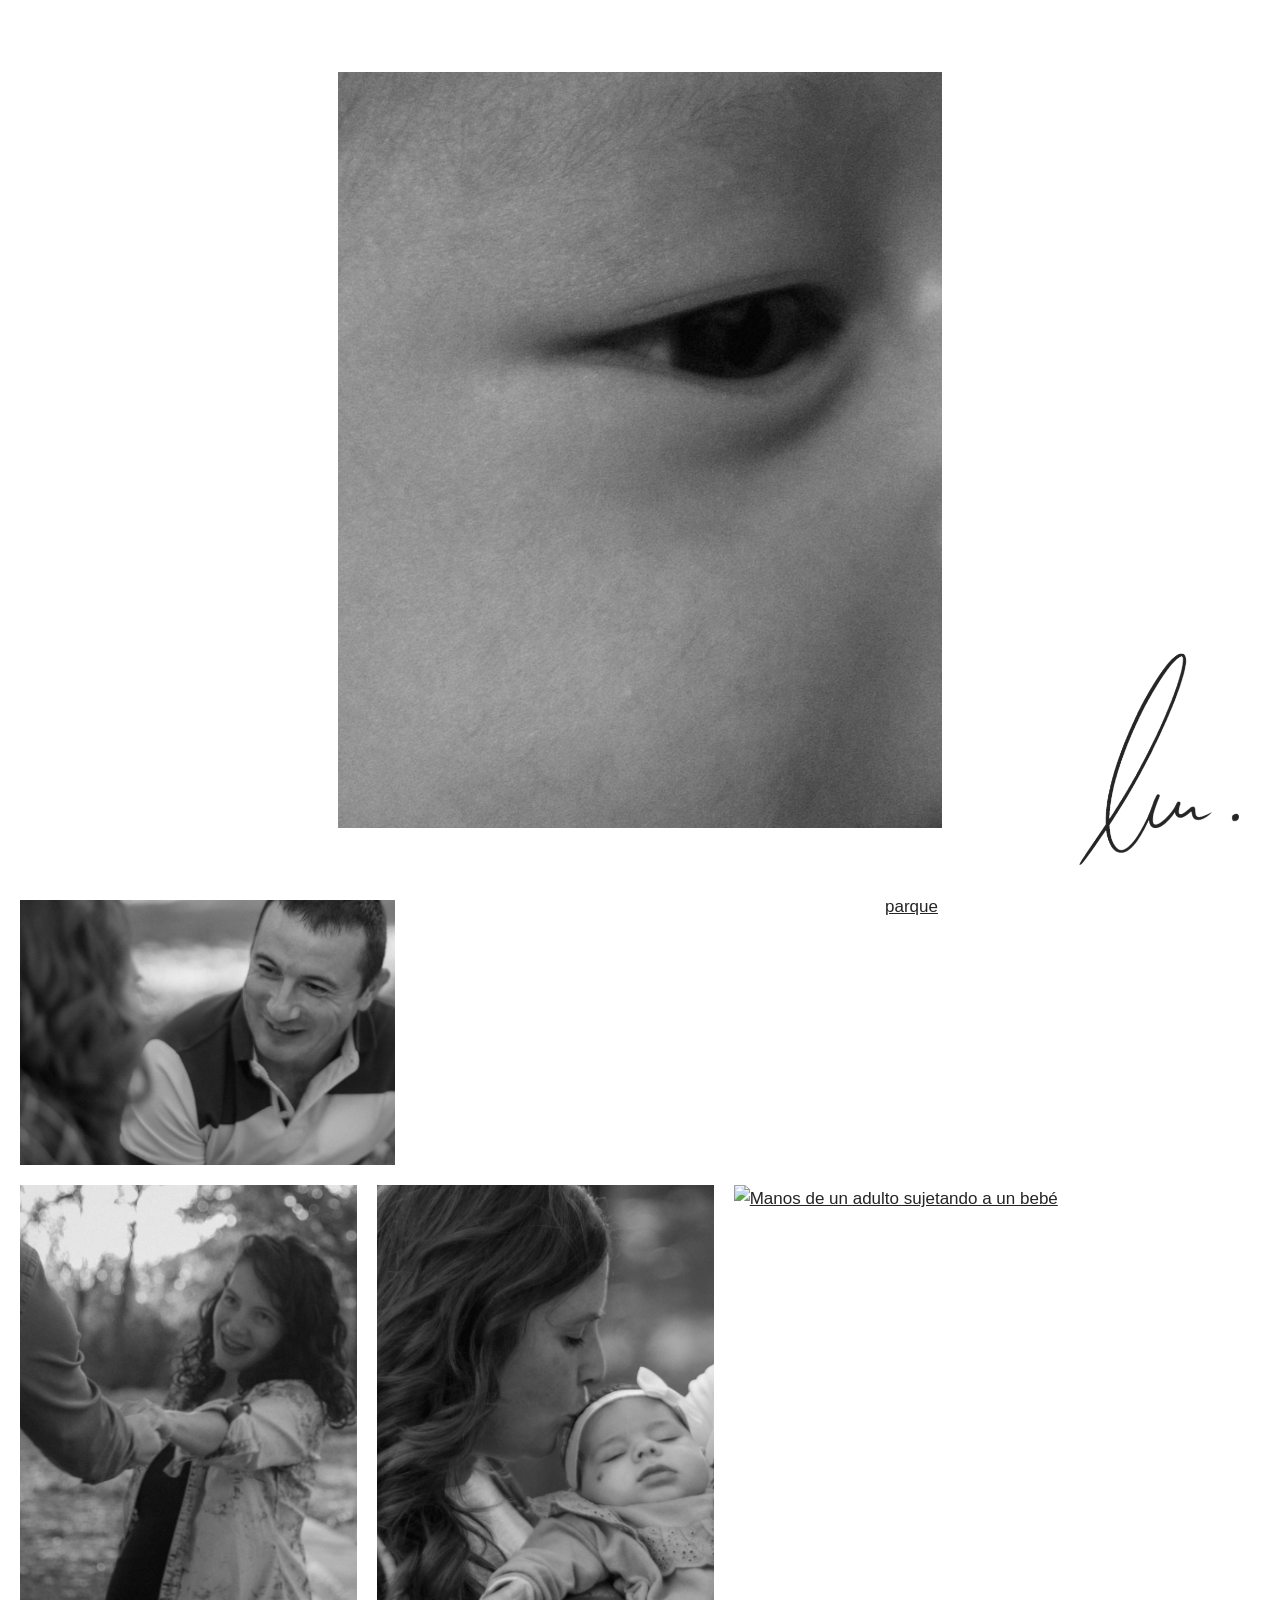
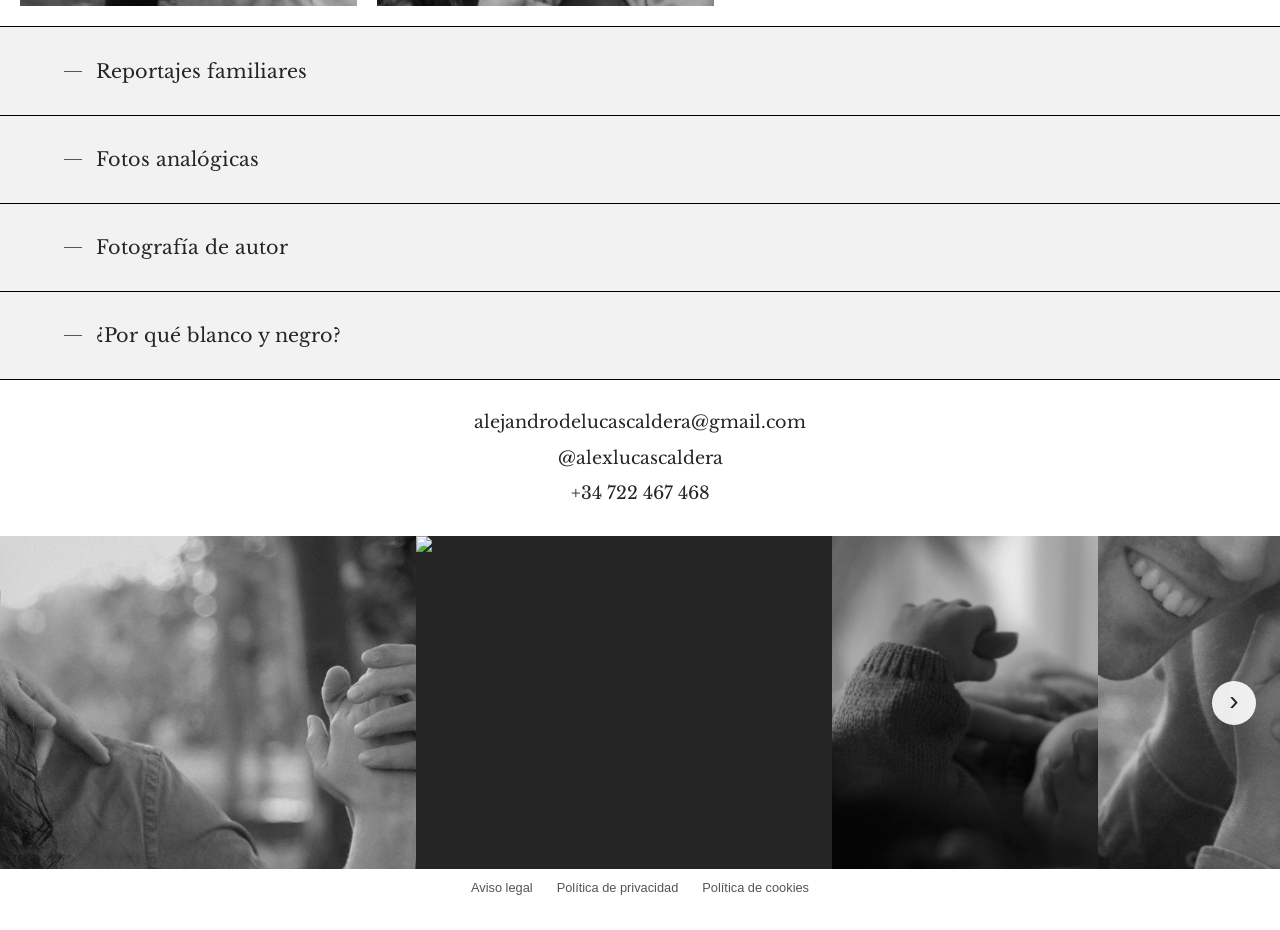
==== commit b38fa7eb: "v4.0: fotos originales sin copias ligeras, Sesión 2 nueva y ajustes de diseño - La web vuelve a usar" ====
--- a/index.html
+++ b/index.html
@@ -21,8 +21,8 @@
   <script>
     // INTRO: la primera vez que se abre la portada en una visita se ve una foto a pantalla completa con la firma.
     // No sale si el visitante ya la vio en esta visita ni si tiene activada la opción de menos movimiento.
-    // Para cambiar la foto, cambia esta ruta (usa su copia ligera de fotos/carrusel/).
-    window.introFoto = 'fotos/carrusel/Sesi\u00f3n 3 Familia y RN autor (22).jpg';
+    // Para cambiar la foto, cambia esta ruta (la ruta de la foto, dentro de fotos/web/Familia/).
+    window.introFoto = 'fotos/web/Familia/Sesi\u00f3n 3/Sesi\u00f3n 3 Familia y RN autor (22).jpg';
     try {
       var forzar = /[?&]intro(=|&|$)/.test(location.search);   // abrir la portada con ?intro (por ejemplo http://localhost:8080/?intro) fuerza que salga la intro
       if ((forzar || !sessionStorage.getItem('intro-vista')) && !window.matchMedia('(prefers-reduced-motion: reduce)').matches) {
@@ -60,8 +60,8 @@
 
     <div class="cuadricula">
       <div class="fila">
-        <a class="foto-enlace" style="--r:1.5" href="https://www.instagram.com/alexlucascaldera" target="_blank" rel="noopener noreferrer" aria-label="Bebé gateando sobre una alfombra de pelo mientras recibe un beso, en blanco y negro. Abrir el Instagram de Alejandro de Lucas"><img src="fotos/web/Familia/Sesi%C3%B3n%201/Familia%20sesi%C3%B3n%201%20(1).JPG" alt="Bebé gateando sobre una alfombra de pelo mientras recibe un beso, en blanco y negro"></a>
-        <a class="foto-enlace" style="--r:1.5" href="https://www.instagram.com/alexlucascaldera" target="_blank" rel="noopener noreferrer" aria-label="Bebé dormida con un lazo blanco, arropada en blanco y negro. Abrir el Instagram de Alejandro de Lucas"><img src="fotos/web/Familia/Sesi%C3%B3n%202/Familia%20sesi%C3%B3n%202%20(1).JPG" alt="Bebé dormida con un lazo blanco, arropada en blanco y negro"></a>
+        <a class="foto-enlace" style="--r:1.25" href="https://www.instagram.com/alexlucascaldera" target="_blank" rel="noopener noreferrer" aria-label="Pies de un recién nacido sujetos por las manos de sus padres. Abrir el Instagram de Alejandro de Lucas"><img src="fotos/web/Familia/Sesi%C3%B3n%203/Sesi%C3%B3n%203%20Familia%20y%20RN%20(7).jpg" alt="Pies de un recién nacido sujetos por las manos de sus padres"></a>
+        <a class="foto-enlace" style="--r:0.8" href="https://www.instagram.com/alexlucascaldera" target="_blank" rel="noopener noreferrer" aria-label="Una madre besa a su recién nacido, con la manita del bebé en primer plano. Abrir el Instagram de Alejandro de Lucas"><img src="fotos/web/Familia/Sesi%C3%B3n%203/Sesi%C3%B3n%203%20Familia%20y%20RN%20(18).jpg" alt="Una madre besa a su recién nacido, con la manita del bebé en primer plano"></a>
         <a class="foto-enlace" style="--r:1.5" href="https://www.instagram.com/alexlucascaldera" target="_blank" rel="noopener noreferrer" aria-label="Recién nacido dormido, con la mano de su madre sobre su pecho. Abrir el Instagram de Alejandro de Lucas"><img src="fotos/web/Familia/Sesi%C3%B3n%203/Sesi%C3%B3n%203%20Familia%20y%20RN%20(2).jpg" alt="Recién nacido dormido, con la mano de su madre sobre su pecho"></a>
       </div>
       <div class="fila">
--- a/estilos.css
+++ b/estilos.css
@@ -62,6 +62,9 @@
 img {
   display: block;
   max-width: 100%;
+  -webkit-user-drag: none;               /* no se pueden arrastrar fuera de la página */
+  -webkit-touch-callout: none;           /* sin menú de pulsación larga en iPhone */
+  user-select: none;
 }
 
 a {
@@ -796,7 +799,7 @@
 /* Medidas de la portada. El pie es el mismo que el de las páginas de dentro (.marco-contacto). */
 .zara {
   --lado: clamp(3rem, 9vw, 7.5rem);                 /* igual que en las páginas de dentro */
-  --alto: clamp(5.5rem, min(28vw, 50vh), 24rem);        /* alto de la firma: nunca más del 50 % del alto de la ventana */
+  --alto: clamp(3.5rem, min(17vw, 30vh), 14rem);        /* alto de la firma (portada e intro): nunca más del 30 % del alto de la ventana */
 }
 
 /* Varios párrafos seguidos en la presentación */
@@ -873,13 +876,12 @@
   transition: background 0.3s ease, color 0.3s ease;
 }
 
-/* el punto rojo que va delante de cada entrada del menú */
+/* la raya roja que va delante de cada entrada del menú */
 .bloque-mitad::before {
   content: "";
   flex: none;
-  width: 0.3rem;                         /* tamaño del punto: pequeño y fino */
-  height: 0.3rem;
-  border-radius: 50%;
+  width: 1.1rem;                         /* largo de la raya */
+  height: 1px;                           /* fina */
   background: var(--rojo);
 }
 
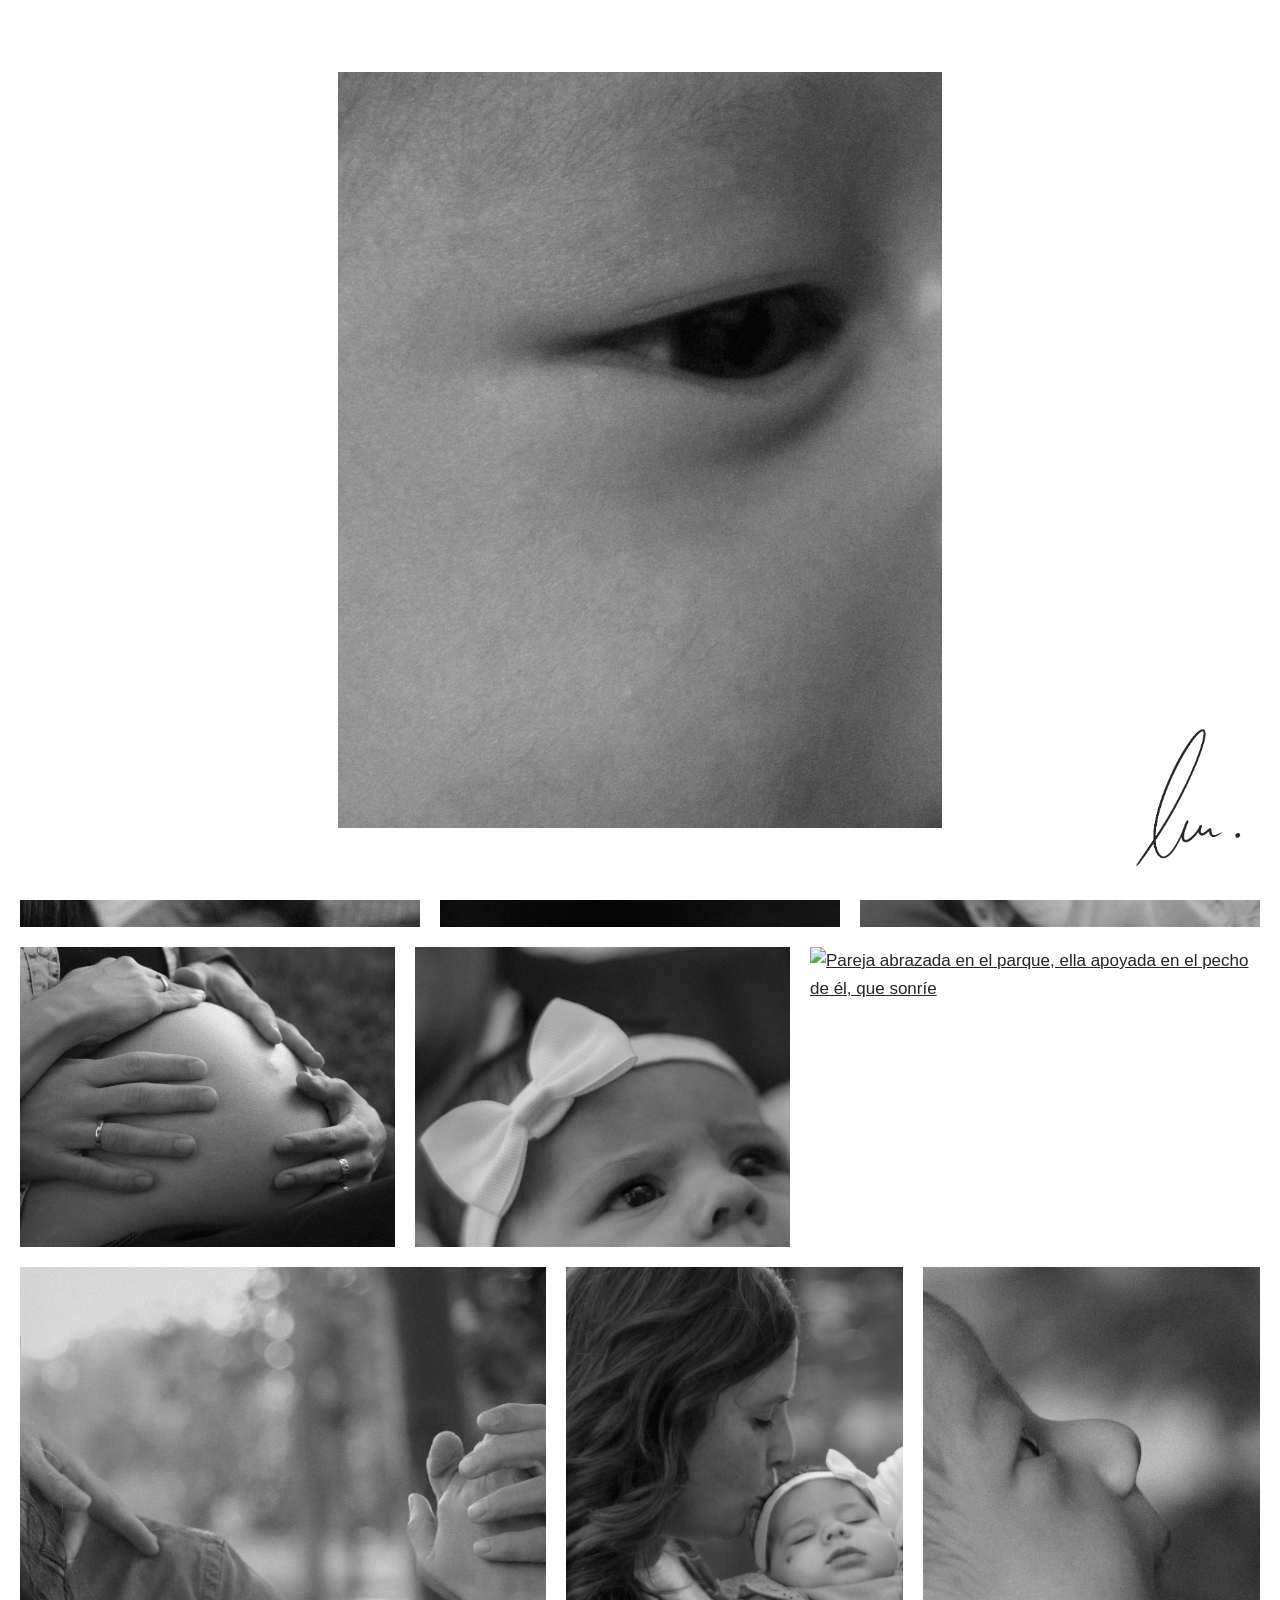
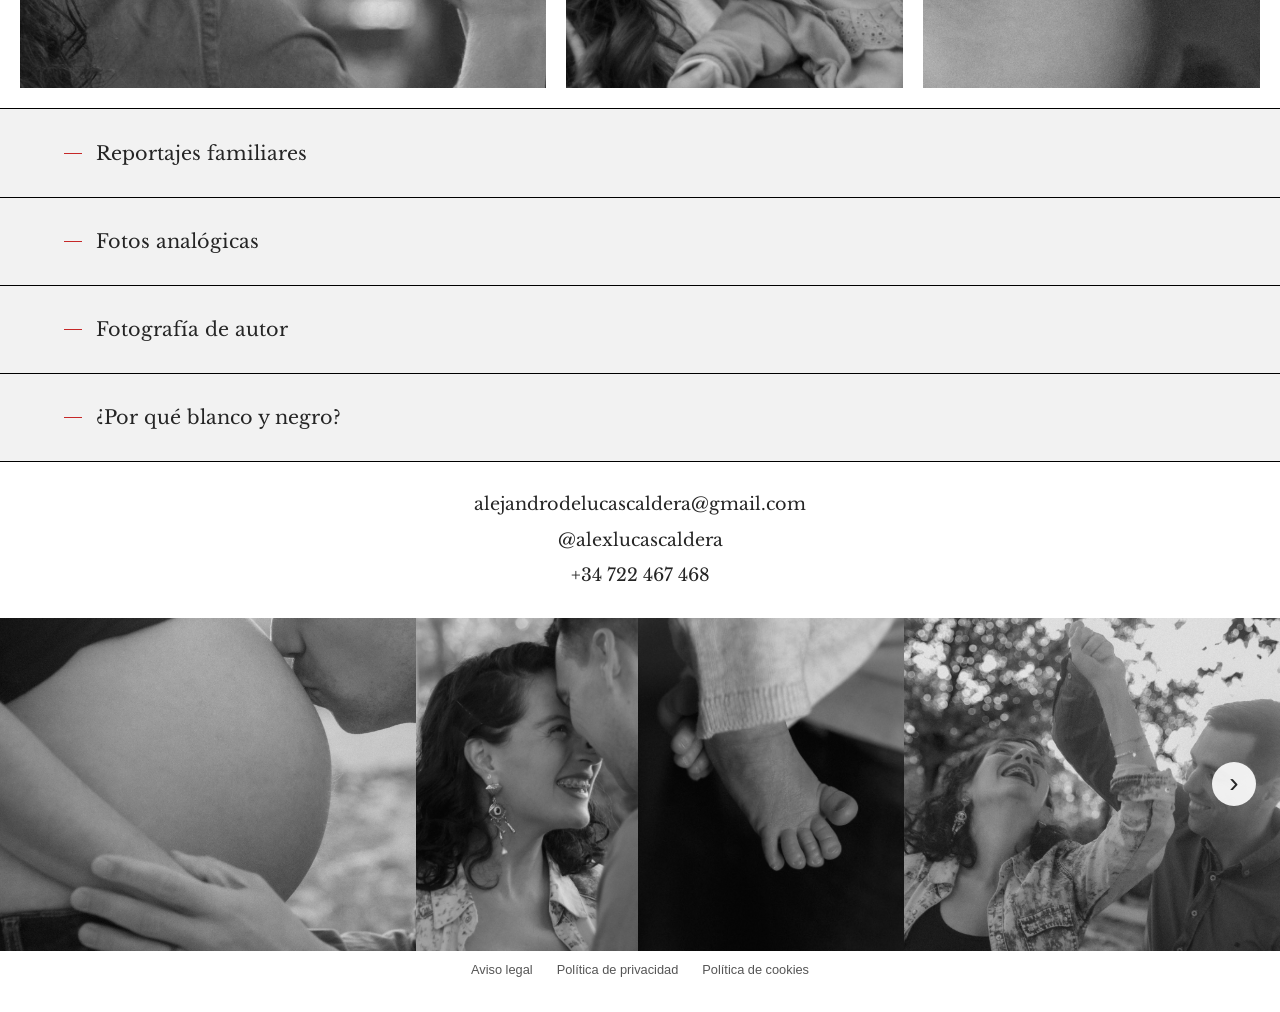
==== commit 81e9d001: "Quita Sesión 3 Familia y RN (14) de la lista y cambia las fotos de relleno que la usaban Co-Authored" ====
--- a/index.html
+++ b/index.html
@@ -67,7 +67,7 @@
       <div class="fila">
         <a class="foto-enlace" style="--r:1.25" href="https://www.instagram.com/alexlucascaldera" target="_blank" rel="noopener noreferrer" aria-label="Perfil de un recién nacido dormido con jersey de punto, con una mano a su lado. Abrir el Instagram de Alejandro de Lucas"><img loading="lazy" src="fotos/web/Familia/Sesi%C3%B3n%203/Sesi%C3%B3n%203%20Familia%20y%20RN%20(6).jpg" alt="Perfil de un recién nacido dormido con jersey de punto, con una mano a su lado"></a>
         <a class="foto-enlace" style="--r:1.5" href="https://www.instagram.com/alexlucascaldera" target="_blank" rel="noopener noreferrer" aria-label="Manos de una pareja con anillos sobre la tripa de una embarazada. Abrir el Instagram de Alejandro de Lucas"><img loading="lazy" src="fotos/web/Familia/Sesi%C3%B3n%204/Sesi%C3%B3n%204%20familia%20y%20embarazo%20(25).jpg" alt="Manos de una pareja con anillos sobre la tripa de una embarazada"></a>
-        <a class="foto-enlace" style="--r:1.5" href="https://www.instagram.com/alexlucascaldera" target="_blank" rel="noopener noreferrer" aria-label="Manita de un recién nacido con jersey de punto, sobre un dedo, en otro encuadre. Abrir el Instagram de Alejandro de Lucas"><img loading="lazy" src="fotos/web/Familia/Sesi%C3%B3n%203/Sesi%C3%B3n%203%20Familia%20y%20RN%20(14).jpg" alt="Manita de un recién nacido con jersey de punto, sobre un dedo, en otro encuadre"></a>
+        <a class="foto-enlace" style="--r:0.8" href="https://www.instagram.com/alexlucascaldera" target="_blank" rel="noopener noreferrer" aria-label="Una madre besa en la frente a su bebé dormido. Abrir el Instagram de Alejandro de Lucas"><img loading="lazy" src="fotos/web/Familia/Sesi%C3%B3n%202/Sesi%C3%B3n%202%20familia%20(47).JPG" alt="Una madre besa en la frente a su bebé dormido"></a>
       </div>
       <div class="fila">
         <a class="foto-enlace" style="--r:0.8" href="https://www.instagram.com/alexlucascaldera" target="_blank" rel="noopener noreferrer" aria-label="Pie de un recién nacido con calcetín blanco. Abrir el Instagram de Alejandro de Lucas"><img loading="lazy" src="fotos/web/Familia/Sesi%C3%B3n%203/Sesi%C3%B3n%203%20Familia%20y%20RN%20(19).jpg" alt="Pie de un recién nacido con calcetín blanco"></a>
--- a/estilos.css
+++ b/estilos.css
@@ -583,8 +583,8 @@
   position: fixed;
   right: clamp(1rem, 3vw, 2.5rem);     /* mismos márgenes que la firma de la portada: esquina inferior derecha */
   bottom: clamp(1rem, 3vw, 2rem);
-  width: calc(var(--alto) * 0.76);      /* mismo tamaño que la de la portada (proporción 638 x 839) */
-  height: var(--alto);
+  width: calc(var(--alto) * 0.76 * 0.65);      /* más pequeña que la de la portada (proporción 638 x 839); al irse el fondo crece hasta la de la portada */
+  height: calc(var(--alto) * 0.65);
   z-index: 1001;
   opacity: 0;
   transform-origin: 0 0;
